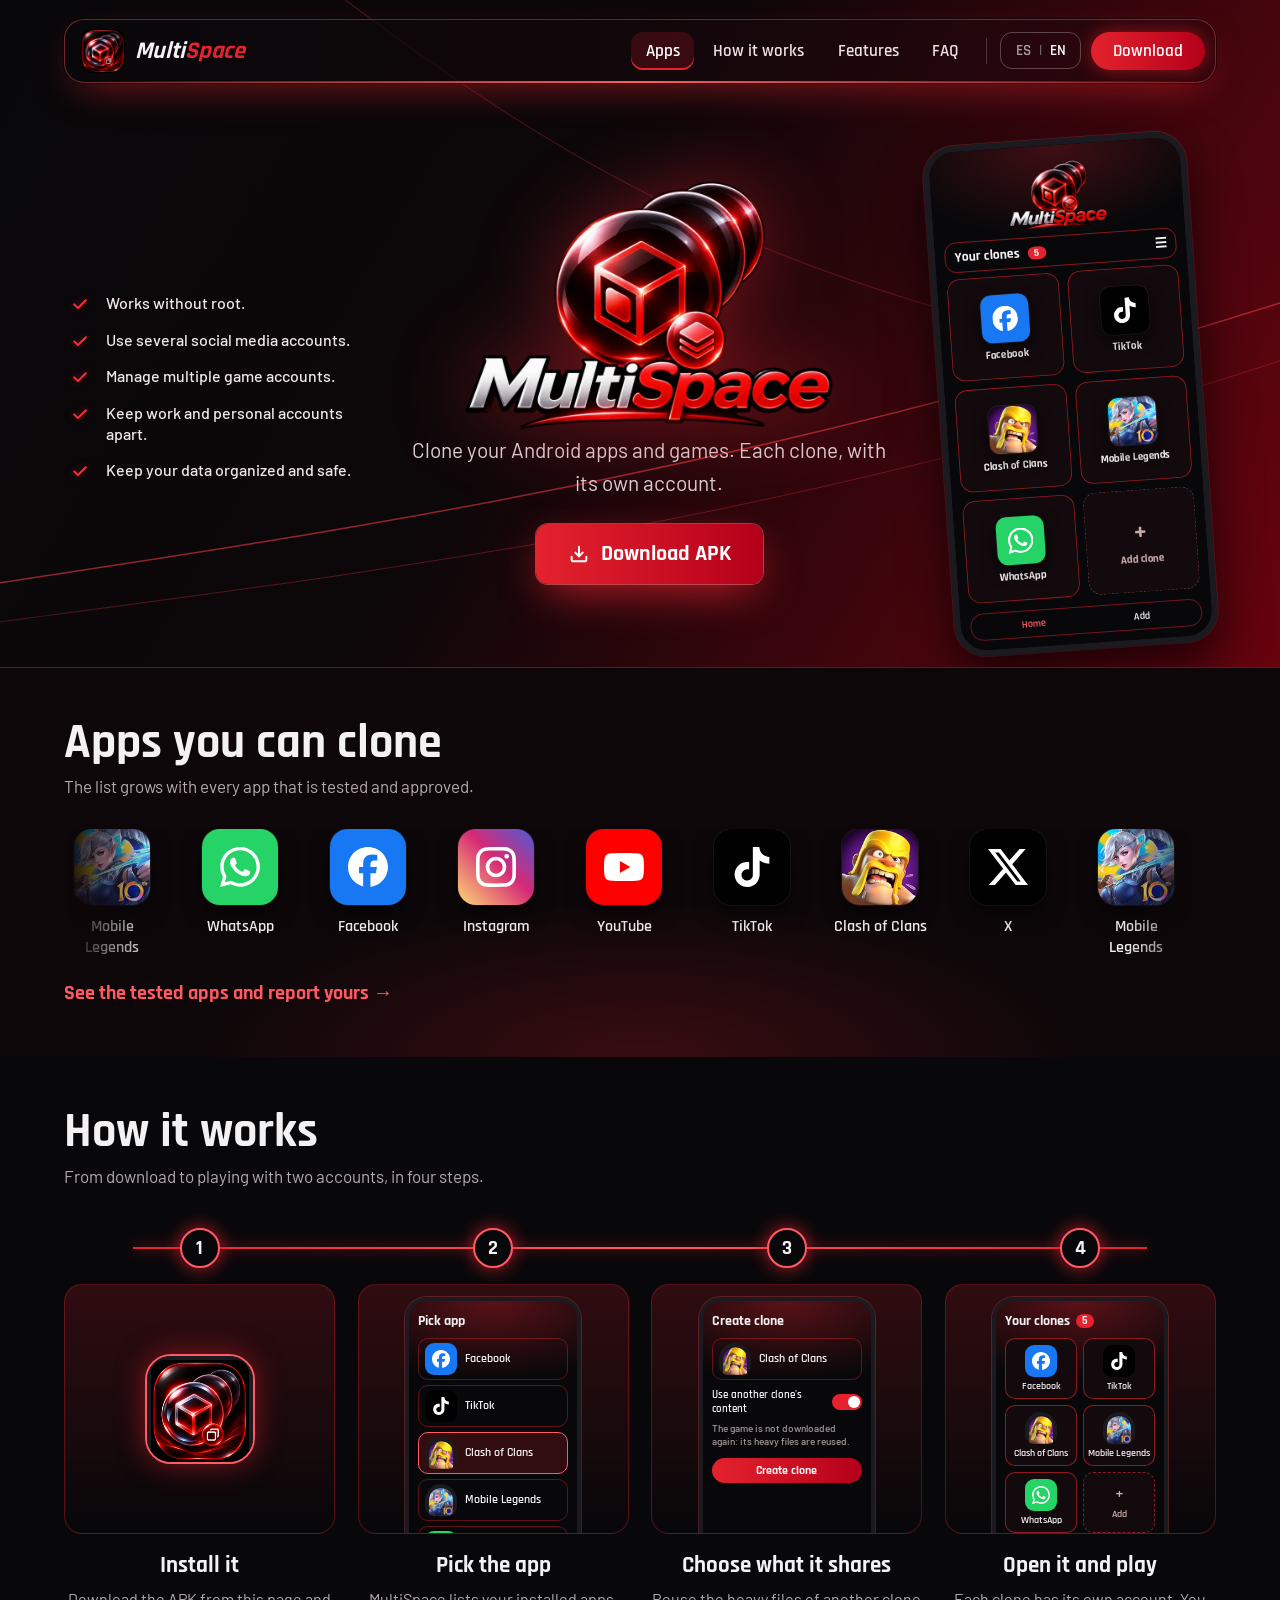
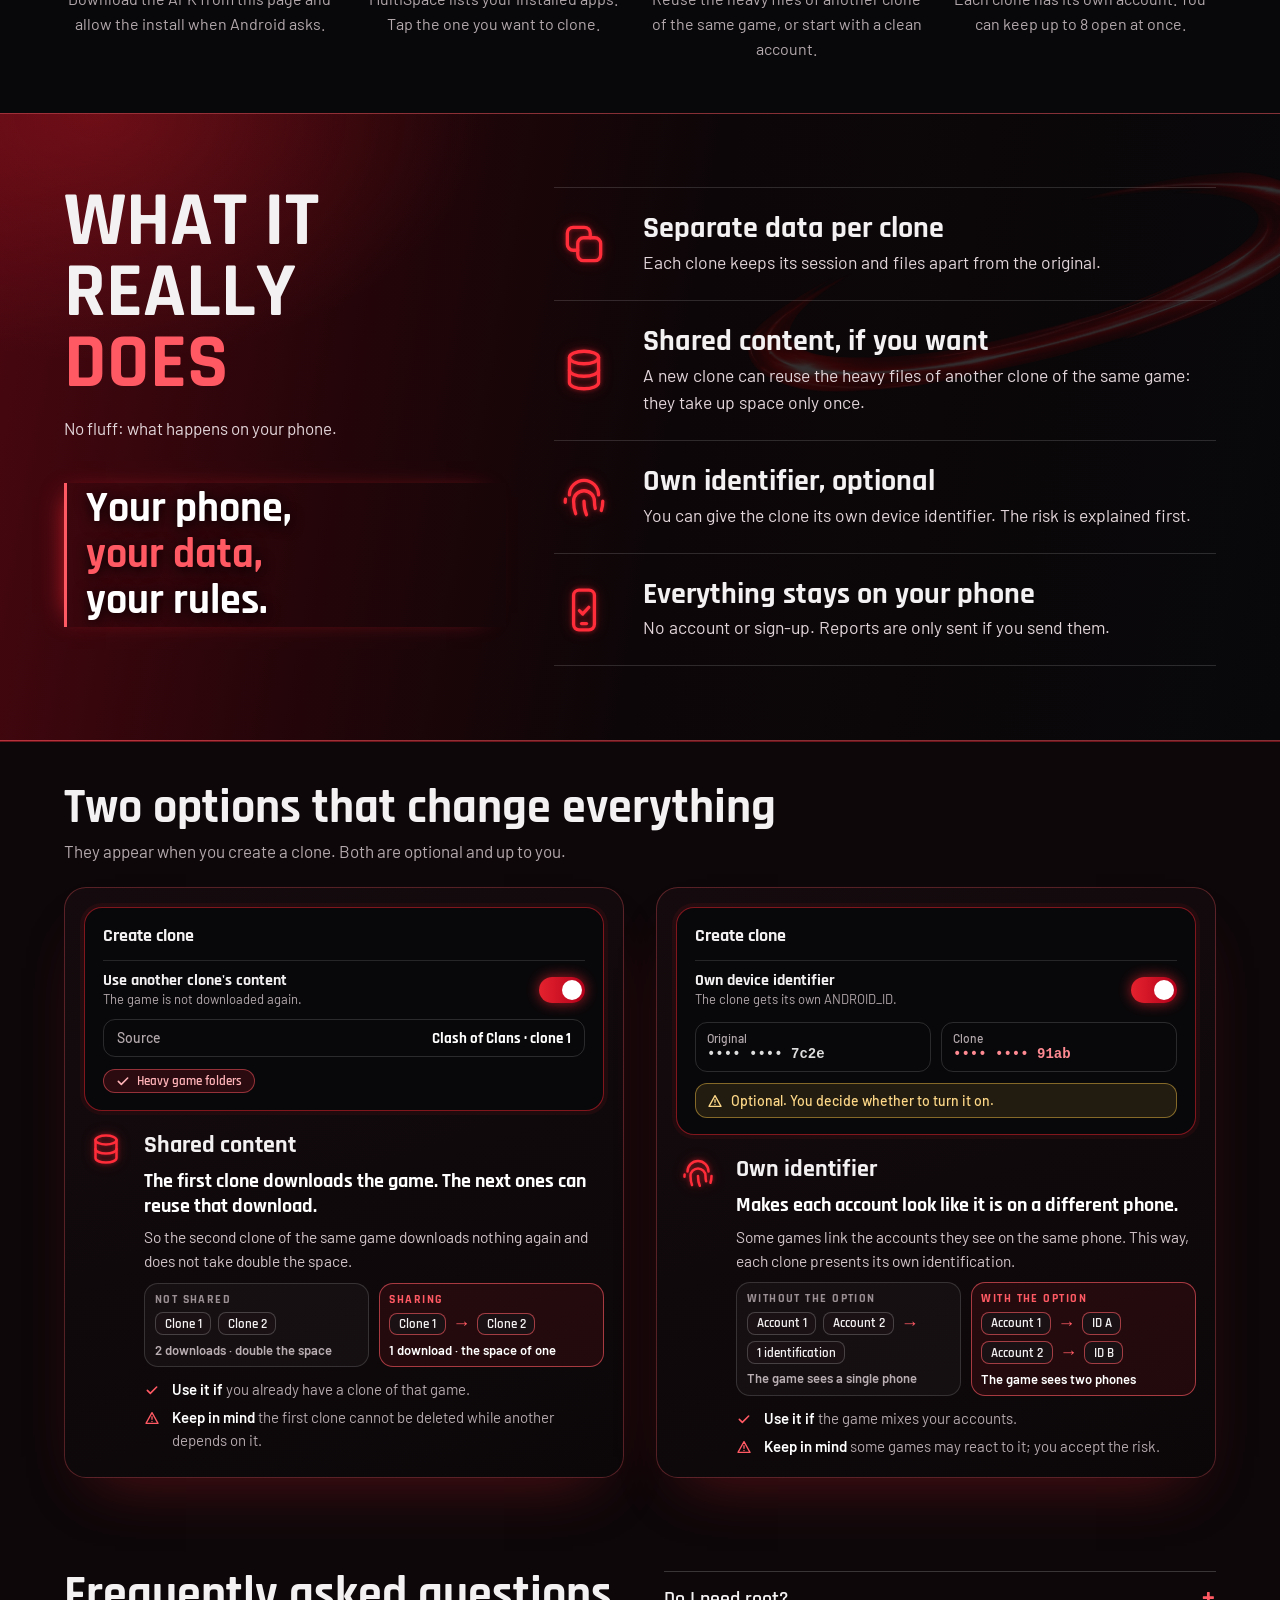
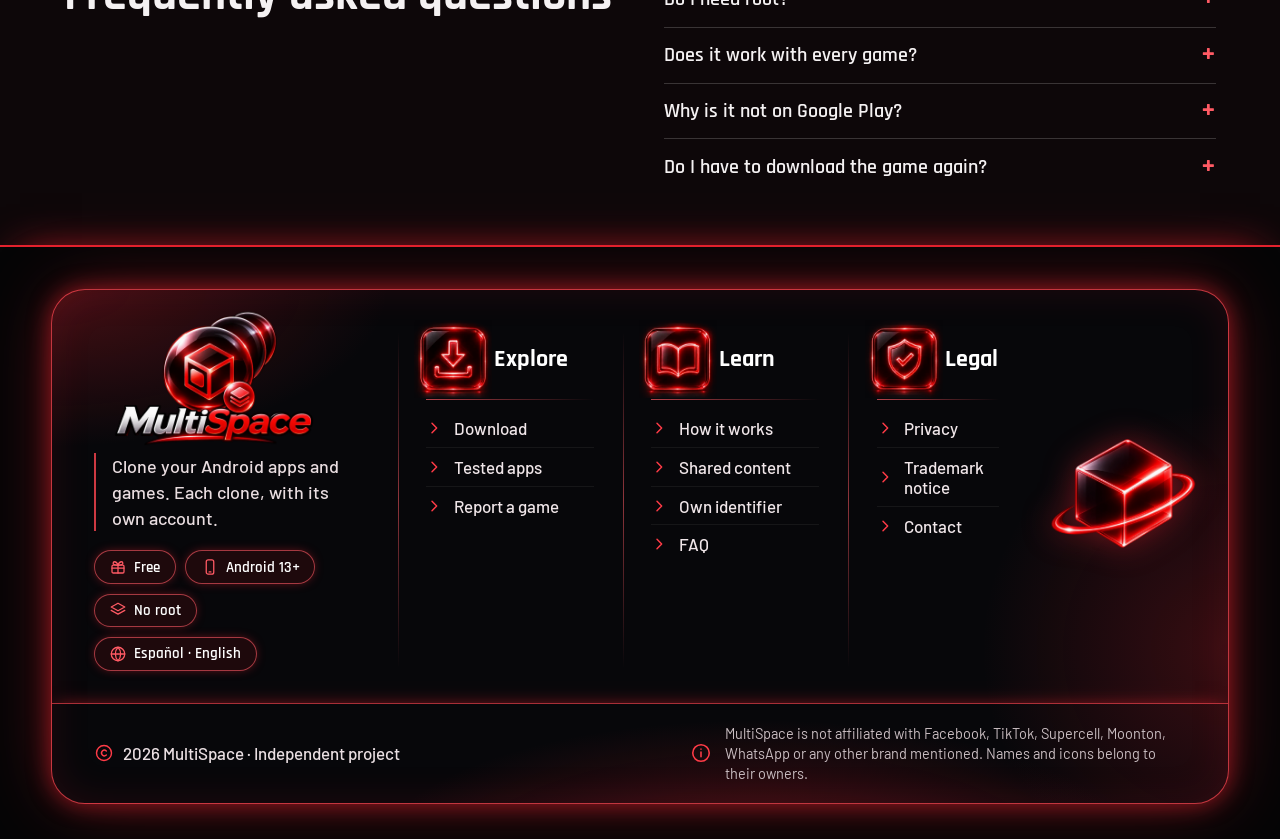
==== en/index.html @ 800775c6 "Publica el sitio de MultiSpace (ES/EN) Portada, apps compatibles, cómo se usa, funciones, preguntas " ====
<!doctype html>
<html lang="en"><head><meta charset="utf-8"><meta name="viewport" content="width=device-width, initial-scale=1">
<title>MultiSpace: clone Android apps and games, each with its own account</title><meta name="description" content="Clone your Android apps and games, no root. Each clone has its own account and can reuse another clone&#x27;s heavy files. Direct APK download.">
<link rel="canonical" href="https://multispace-app.github.io/en/"><link rel="alternate" hreflang="en" href="https://multispace-app.github.io/en/"><link rel="alternate" hreflang="es" href="https://multispace-app.github.io/es/"><link rel="alternate" hreflang="x-default" href="https://multispace-app.github.io/">
<meta name="theme-color" content="#08080a"><link rel="icon" type="image/png" sizes="32x32" href="/assets/img/icon-32.png"><link rel="apple-touch-icon" href="/assets/img/icon-180.png">
<meta property="og:type" content="website"><meta property="og:site_name" content="MultiSpace"><meta property="og:title" content="MultiSpace: clone Android apps and games, each with its own account"><meta property="og:description" content="Clone your Android apps and games, no root. Each clone has its own account and can reuse another clone&#x27;s heavy files. Direct APK download."><meta property="og:url" content="https://multispace-app.github.io/en/"><meta property="og:locale" content="en_US"><meta property="og:image" content="https://multispace-app.github.io/assets/img/og-image.png"><meta property="og:image:width" content="1200"><meta property="og:image:height" content="630"><meta name="twitter:card" content="summary_large_image">
<link rel="preload" href="/assets/fonts/rajdhani-latin-700-normal.woff2" as="font" type="font/woff2" crossorigin><link rel="preload" href="/assets/fonts/barlow-latin-400-normal.woff2" as="font" type="font/woff2" crossorigin>
<link rel="stylesheet" href="/assets/css/site.css"><link rel="stylesheet" href="/assets/css/pages.css"></head>
<body><a class="skip" href="#main">Skip to content</a>
<div class="hero"><header><nav class="nav" aria-label="Main"><a class="lg" href="/en/"><img src="/assets/img/icon-192.png" alt="" width="44" height="44"><span class="wm">Multi<b>Space</b></span></a><div class="r"><a class="sec" href="#apps" data-s="apps">Apps</a><a class="sec" href="#como-se-usa" data-s="como-se-usa">How it works</a><a class="sec" href="#funciones" data-s="funciones">Features</a><a class="sec" href="#preguntas" data-s="preguntas">FAQ</a><span class="sep"></span><span class="lang" role="group" aria-label="Language"><a href="/es/" hreflang="es" lang="es">ES</a><i>|</i><a href="/en/" hreflang="en" lang="en" aria-current="true">EN</a></span><a class="pillb" href="/en/download/">Download</a></div></nav></header><div class="hg"><ul class="hl"><li><svg viewBox="0 0 24 24" width="22" height="22" fill="none" stroke="currentColor" stroke-width="2.4" stroke-linecap="round" stroke-linejoin="round" aria-hidden="true" focusable="false"><path d="M5 12.5l4.5 4.5L19 7.5"/></svg><span>Works without root.</span></li><li><svg viewBox="0 0 24 24" width="22" height="22" fill="none" stroke="currentColor" stroke-width="2.4" stroke-linecap="round" stroke-linejoin="round" aria-hidden="true" focusable="false"><path d="M5 12.5l4.5 4.5L19 7.5"/></svg><span>Use several social media accounts.</span></li><li><svg viewBox="0 0 24 24" width="22" height="22" fill="none" stroke="currentColor" stroke-width="2.4" stroke-linecap="round" stroke-linejoin="round" aria-hidden="true" focusable="false"><path d="M5 12.5l4.5 4.5L19 7.5"/></svg><span>Manage multiple game accounts.</span></li><li><svg viewBox="0 0 24 24" width="22" height="22" fill="none" stroke="currentColor" stroke-width="2.4" stroke-linecap="round" stroke-linejoin="round" aria-hidden="true" focusable="false"><path d="M5 12.5l4.5 4.5L19 7.5"/></svg><span>Keep work and personal accounts apart.</span></li><li><svg viewBox="0 0 24 24" width="22" height="22" fill="none" stroke="currentColor" stroke-width="2.4" stroke-linecap="round" stroke-linejoin="round" aria-hidden="true" focusable="false"><path d="M5 12.5l4.5 4.5L19 7.5"/></svg><span>Keep your data organized and safe.</span></li></ul><div class="hc"><h1><img class="logo" src="/assets/img/logo.webp" alt="MultiSpace: clone Android apps and games" width="1200" height="600" fetchpriority="high"></h1><p class="l">Clone your Android apps and games. Each clone, with its own account.</p><a class="btn" href="/en/download/"><svg viewBox="0 0 24 24" width="22" height="22" fill="none" stroke="currentColor" stroke-width="2.2" stroke-linecap="round" stroke-linejoin="round" aria-hidden="true" focusable="false"><path d="M12 4v10"/><path d="M8 10.5l4 4 4-4"/><path d="M4 15v3a2 2 0 0 0 2 2h12a2 2 0 0 0 2-2v-3"/></svg><span>Download APK</span></a></div><div class="phones" role="img" aria-label="MultiSpace screen with five clones: Facebook, TikTok, Clash of Clans, Mobile Legends and WhatsApp"><div class="ph a" aria-hidden="true"><div class="ui"><img class="ulogo" src="/assets/img/logo.webp" alt="" width="170" height="85" loading="lazy"><div class="bar"><span>Your clones <em>5</em></span><span>☰</span></div><div class="cards"><div class="card"><div class="t fb"><i></i></div>Facebook</div><div class="card"><div class="t tk"><i></i></div>TikTok</div><div class="card"><div class="t pic2"><img src="/assets/img/ic/coc.webp" alt="" width="128" height="128" loading="lazy" decoding="async"></div>Clash of Clans</div><div class="card"><div class="t pic2"><img src="/assets/img/ic/mlbb.webp" alt="" width="128" height="128" loading="lazy" decoding="async"></div>Mobile Legends</div><div class="card"><div class="t wa"><i></i></div>WhatsApp</div><div class="card add"><div class="plus">+</div>Add clone</div></div><div class="tabs"><span class="cur">Home</span><span>Add</span></div></div></div></div></div></div>
<main id="main" tabindex="-1"><section class="apps" id="apps" aria-labelledby="h-apps"><div class="ahead"><h2 class="h2" id="h-apps">Apps you can clone</h2><p class="sub">The list grows with every app that is tested and approved.</p></div><div class="mq"><div class="trk"><div class="it"><div class="t pic2"><img src="/assets/img/ic/mlbb.webp" alt="" width="128" height="128" loading="lazy" decoding="async"></div>Mobile Legends</div><div class="it"><div class="t wa"><i></i></div>WhatsApp</div><div class="it"><div class="t fb"><i></i></div>Facebook</div><div class="it"><div class="t ig"><i></i></div>Instagram</div><div class="it"><div class="t yt"><i></i></div>YouTube</div><div class="it"><div class="t tk"><i></i></div>TikTok</div><div class="it"><div class="t pic2"><img src="/assets/img/ic/coc.webp" alt="" width="128" height="128" loading="lazy" decoding="async"></div>Clash of Clans</div><div class="it"><div class="t xx"><i></i></div>X</div><div class="it" aria-hidden="true"><div class="t pic2"><img src="/assets/img/ic/mlbb.webp" alt="" width="128" height="128" loading="lazy" decoding="async"></div>Mobile Legends</div><div class="it" aria-hidden="true"><div class="t wa"><i></i></div>WhatsApp</div><div class="it" aria-hidden="true"><div class="t fb"><i></i></div>Facebook</div><div class="it" aria-hidden="true"><div class="t ig"><i></i></div>Instagram</div><div class="it" aria-hidden="true"><div class="t yt"><i></i></div>YouTube</div><div class="it" aria-hidden="true"><div class="t tk"><i></i></div>TikTok</div><div class="it" aria-hidden="true"><div class="t pic2"><img src="/assets/img/ic/coc.webp" alt="" width="128" height="128" loading="lazy" decoding="async"></div>Clash of Clans</div><div class="it" aria-hidden="true"><div class="t xx"><i></i></div>X</div></div></div><a class="more" href="/en/games/">See the tested apps and report yours →</a></section><section class="steps" id="como-se-usa" aria-labelledby="h-how"><h2 class="h2" id="h-how">How it works</h2><p class="sub">From download to playing with two accounts, in four steps.</p><ol class="flow"><li class="stp"><div class="dot" aria-hidden="true">1</div><div class="pic"><div class="apk"><img src="/assets/img/icon-192.png" alt="" width="110" height="110" loading="lazy"></div></div><h3>Install it</h3><p>Download the APK from this page and allow the install when Android asks.</p></li><li class="stp"><div class="dot" aria-hidden="true">2</div><div class="pic"><div class="mini" aria-hidden="true"><div class="mh">Pick app</div><div class="mrow"><div class="t fb"><i></i></div><span>Facebook</span></div><div class="mrow"><div class="t tk"><i></i></div><span>TikTok</span></div><div class="mrow sel"><div class="t pic2"><img src="/assets/img/ic/coc.webp" alt="" width="128" height="128" loading="lazy" decoding="async"></div><span>Clash of Clans</span></div><div class="mrow"><div class="t pic2"><img src="/assets/img/ic/mlbb.webp" alt="" width="128" height="128" loading="lazy" decoding="async"></div><span>Mobile Legends</span></div><div class="mrow"><div class="t wa"><i></i></div><span>WhatsApp</span></div></div></div><h3>Pick the app</h3><p>MultiSpace lists your installed apps. Tap the one you want to clone.</p></li><li class="stp"><div class="dot" aria-hidden="true">3</div><div class="pic"><div class="mini" aria-hidden="true"><div class="mh">Create clone</div><div class="mrow"><div class="t pic2"><img src="/assets/img/ic/coc.webp" alt="" width="128" height="128" loading="lazy" decoding="async"></div><span>Clash of Clans</span></div><div class="mtog"><span>Use another clone's content</span><b></b></div><div class="mnote">The game is not downloaded again: its heavy files are reused.</div><div class="mbtn">Create clone</div></div></div><h3>Choose what it shares</h3><p>Reuse the heavy files of another clone of the same game, or start with a clean account.</p></li><li class="stp"><div class="dot" aria-hidden="true">4</div><div class="pic"><div class="mini" aria-hidden="true"><div class="mh">Your clones <em>5</em></div><div class="mgrid"><div class="mc"><div class="t fb"><i></i></div><span>Facebook</span></div><div class="mc"><div class="t tk"><i></i></div><span>TikTok</span></div><div class="mc"><div class="t pic2"><img src="/assets/img/ic/coc.webp" alt="" width="128" height="128" loading="lazy" decoding="async"></div><span>Clash of Clans</span></div><div class="mc"><div class="t pic2"><img src="/assets/img/ic/mlbb.webp" alt="" width="128" height="128" loading="lazy" decoding="async"></div><span>Mobile Legends</span></div><div class="mc"><div class="t wa"><i></i></div><span>WhatsApp</span></div><div class="mc add">+<span>Add</span></div></div></div></div><h3>Open it and play</h3><p>Each clone has its own account. You can keep up to 8 open at once.</p></li></ol></section><section class="real" id="funciones" aria-labelledby="h-real"><div class="rg"><div><h2 class="h2" id="h-real">What it really<br><em>does</em></h2><p class="sub rsub">No fluff: what happens on your phone.</p><div class="rside"><p>Your phone,<br><b>your data,</b><br>your rules.</p></div></div><dl class="defs"><div><b class="ic"><svg viewBox="0 0 24 24" width="26" height="26" fill="none" stroke="currentColor" stroke-width="1.8" stroke-linecap="round" stroke-linejoin="round" aria-hidden="true" focusable="false"><rect x="9" y="9" width="11" height="11" rx="2.8"/><path d="M15 9V6.8A2.8 2.8 0 0 0 12.2 4H6.8A2.8 2.8 0 0 0 4 6.8v5.4A2.8 2.8 0 0 0 6.8 15H9"/></svg></b><dt>Separate data per clone</dt><dd>Each clone keeps its session and files apart from the original.</dd></div><div><b class="ic"><svg viewBox="0 0 24 24" width="26" height="26" fill="none" stroke="currentColor" stroke-width="1.8" stroke-linecap="round" stroke-linejoin="round" aria-hidden="true" focusable="false"><ellipse cx="12" cy="6" rx="7" ry="3"/><path d="M5 6v6c0 1.7 3.1 3 7 3s7-1.3 7-3V6"/><path d="M5 12v6c0 1.7 3.1 3 7 3s7-1.3 7-3v-6"/></svg></b><dt>Shared content, if you want</dt><dd>A new clone can reuse the heavy files of another clone of the same game: they take up space only once.</dd></div><div><b class="ic"><svg viewBox="0 0 24 24" width="26" height="26" fill="none" stroke="currentColor" stroke-width="1.8" stroke-linecap="round" stroke-linejoin="round" aria-hidden="true" focusable="false"><path d="M5 11a7 7 0 0 1 14 0"/><path d="M8 20c-.8-2-1-4-1-6a5 5 0 0 1 10 0c0 1.2.1 2.4.4 3.5"/><path d="M12 14c0 2.5.3 4.5 1.2 6.5"/><path d="M3 14.5c0-.5 0-1 .1-1.5"/><path d="M21 14c0 1.5-.2 3-.7 4.5"/></svg></b><dt>Own identifier, optional</dt><dd>You can give the clone its own device identifier. The risk is explained first.</dd></div><div><b class="ic"><svg viewBox="0 0 24 24" width="26" height="26" fill="none" stroke="currentColor" stroke-width="1.8" stroke-linecap="round" stroke-linejoin="round" aria-hidden="true" focusable="false"><rect x="7" y="2.5" width="10" height="19" rx="2.6"/><path d="M9.8 12.3l1.6 1.6 2.9-3.2"/><path d="M10.8 18.5h2.4"/></svg></b><dt>Everything stays on your phone</dt><dd>No account or sign-up. Reports are only sent if you send them.</dd></div></dl></div></section><section class="keys" aria-labelledby="h-keys"><div class="kh"><h2 class="h2" id="h-keys">Two options that change everything</h2><p class="sub">They appear when you create a clone. Both are optional and up to you.</p></div><div class="kg"><article class="kc" id="contenido-compartido"><div class="panel" aria-hidden="true"><div class="ph1">Create clone</div><div class="sw"><div><b>Use another clone's content</b><small>The game is not downloaded again.</small></div><i class="on"></i></div><div class="src"><span>Source</span><b>Clash of Clans · clone 1</b></div><div class="chips"><span><svg viewBox="0 0 24 24" width="16" height="16" fill="none" stroke="currentColor" stroke-width="2.4" stroke-linecap="round" stroke-linejoin="round" aria-hidden="true" focusable="false"><path d="M5 12.5l4.5 4.5L19 7.5"/></svg> Heavy game folders</span></div></div><div class="kt"><div class="ico"><svg viewBox="0 0 24 24" width="26" height="26" fill="none" stroke="currentColor" stroke-width="1.8" stroke-linecap="round" stroke-linejoin="round" aria-hidden="true" focusable="false"><ellipse cx="12" cy="6" rx="7" ry="3"/><path d="M5 6v6c0 1.7 3.1 3 7 3s7-1.3 7-3V6"/><path d="M5 12v6c0 1.7 3.1 3 7 3s7-1.3 7-3v-6"/></svg></div><div><h3>Shared content</h3><p class="lead">The first clone downloads the game. The next ones can reuse that download.</p><p class="ex">So the second clone of the same game downloads nothing again and does not take double the space.</p><div class="dia"><div class="dr bad"><em>Not shared</em><div class="nd"><span>Clone 1</span><span>Clone 2</span></div><b>2 downloads · double the space</b></div><div class="dr good"><em>Sharing</em><div class="nd"><span>Clone 1</span><span class="arr">→</span><span>Clone 2</span></div><b>1 download · the space of one</b></div></div><ul><li><svg viewBox="0 0 24 24" width="16" height="16" fill="none" stroke="currentColor" stroke-width="2.4" stroke-linecap="round" stroke-linejoin="round" aria-hidden="true" focusable="false"><path d="M5 12.5l4.5 4.5L19 7.5"/></svg><span><b>Use it if</b> you already have a clone of that game.</span></li><li><svg viewBox="0 0 24 24" width="16" height="16" fill="none" stroke="currentColor" stroke-width="2" stroke-linecap="round" stroke-linejoin="round" aria-hidden="true" focusable="false"><path d="M12 4l9 16H3z"/><path d="M12 10v4M12 17.2v.1"/></svg><span><b>Keep in mind</b> the first clone cannot be deleted while another depends on it.</span></li></ul></div></div></article><article class="kc" id="identificador-propio"><div class="panel" aria-hidden="true"><div class="ph1">Create clone</div><div class="sw"><div><b>Own device identifier</b><small>The clone gets its own ANDROID_ID.</small></div><i class="on"></i></div><div class="ids"><div><span>Original</span><code>•••• •••• 7c2e</code></div><div><span>Clone</span><code class="new">•••• •••• 91ab</code></div></div><div class="amber"><svg viewBox="0 0 24 24" width="16" height="16" fill="none" stroke="currentColor" stroke-width="2" stroke-linecap="round" stroke-linejoin="round" aria-hidden="true" focusable="false"><path d="M12 4l9 16H3z"/><path d="M12 10v4M12 17.2v.1"/></svg><span>Optional. You decide whether to turn it on.</span></div></div><div class="kt"><div class="ico"><svg viewBox="0 0 24 24" width="26" height="26" fill="none" stroke="currentColor" stroke-width="1.8" stroke-linecap="round" stroke-linejoin="round" aria-hidden="true" focusable="false"><path d="M5 11a7 7 0 0 1 14 0"/><path d="M8 20c-.8-2-1-4-1-6a5 5 0 0 1 10 0c0 1.2.1 2.4.4 3.5"/><path d="M12 14c0 2.5.3 4.5 1.2 6.5"/><path d="M3 14.5c0-.5 0-1 .1-1.5"/><path d="M21 14c0 1.5-.2 3-.7 4.5"/></svg></div><div><h3>Own identifier</h3><p class="lead">Makes each account look like it is on a different phone.</p><p class="ex">Some games link the accounts they see on the same phone. This way, each clone presents its own identification.</p><div class="dia"><div class="dr bad"><em>Without the option</em><div class="nd"><span>Account 1</span><span>Account 2</span><span class="arr">→</span><span>1 identification</span></div><b>The game sees a single phone</b></div><div class="dr good"><em>With the option</em><div class="nd"><span>Account 1</span><span class="arr">→</span><span>ID A</span><span>Account 2</span><span class="arr">→</span><span>ID B</span></div><b>The game sees two phones</b></div></div><ul><li><svg viewBox="0 0 24 24" width="16" height="16" fill="none" stroke="currentColor" stroke-width="2.4" stroke-linecap="round" stroke-linejoin="round" aria-hidden="true" focusable="false"><path d="M5 12.5l4.5 4.5L19 7.5"/></svg><span><b>Use it if</b> the game mixes your accounts.</span></li><li><svg viewBox="0 0 24 24" width="16" height="16" fill="none" stroke="currentColor" stroke-width="2" stroke-linecap="round" stroke-linejoin="round" aria-hidden="true" focusable="false"><path d="M12 4l9 16H3z"/><path d="M12 10v4M12 17.2v.1"/></svg><span><b>Keep in mind</b> some games may react to it; you accept the risk.</span></li></ul></div></div></article></div></section><section class="faq" id="preguntas" aria-labelledby="h-faq"><div class="fg"><div><h2 class="h2" id="h-faq">Frequently asked questions</h2></div><div><details><summary>Do I need root?</summary><p>No.</p></details><details><summary>Does it work with every game?</summary><p>No. Some games reject clones. See the tested apps in the list.</p></details><details><summary>Why is it not on Google Play?</summary><p>You download it straight from this page; compare the SHA-256 fingerprint.</p></details><details><summary>Do I have to download the game again?</summary><p>The first clone does download everything. The next ones of the same game can reuse that download.</p></details></div></div></section></main>
<footer class="ft2"><div class="fcap"><div class="fmain"><div class="fbr"><img src="/assets/img/logo.webp" alt="MultiSpace" width="280" height="140" loading="lazy"><p>Clone your Android apps and games. Each clone, with its own account.</p><div class="fchip"><span><svg viewBox="0 0 24 24" width="18" height="18" fill="none" stroke="currentColor" stroke-width="1.7" stroke-linecap="round" stroke-linejoin="round" aria-hidden="true" focusable="false"><rect x="4" y="9.5" width="16" height="10.5" rx="1.6"/><path d="M4 13.5h16"/><path d="M12 9.5v10.5"/><path d="M12 9.5c-1-3-3-4.5-4.5-4.5A2 2 0 0 0 5.5 7c0 1.6 2 2.5 6.5 2.5z"/><path d="M12 9.5c1-3 3-4.5 4.5-4.5A2 2 0 0 1 18.5 7c0 1.6-2 2.5-6.5 2.5z"/></svg> Free</span><span><svg viewBox="0 0 24 24" width="18" height="18" fill="none" stroke="currentColor" stroke-width="1.7" stroke-linecap="round" stroke-linejoin="round" aria-hidden="true" focusable="false"><rect x="7" y="2.5" width="10" height="19" rx="2.6"/><path d="M10.8 18.5h2.4"/></svg> Android 13+</span><span><svg viewBox="0 0 24 24" width="18" height="18" fill="none" stroke="currentColor" stroke-width="1.7" stroke-linecap="round" stroke-linejoin="round" aria-hidden="true" focusable="false"><path d="M12 3l9 5-9 5-9-5z"/><path d="M3 12.5l9 5 9-5"/></svg> No root</span><span><svg viewBox="0 0 24 24" width="18" height="18" fill="none" stroke="currentColor" stroke-width="1.7" stroke-linecap="round" stroke-linejoin="round" aria-hidden="true" focusable="false"><circle cx="12" cy="12" r="9"/><path d="M3 12h18"/><path d="M12 3c2.5 2.5 3.5 5.5 3.5 9s-1 6.5-3.5 9c-2.5-2.5-3.5-5.5-3.5-9s1-6.5 3.5-9z"/></svg> Español · English</span></div></div><div class="fc"><div class="fh"><span class="fi"><img src="/assets/img/ic-download.webp" alt="" width="200" height="200" loading="lazy"></span><h2>Explore</h2></div><a href="/en/download/"><svg class="chv" viewBox="0 0 24 24" width="16" height="16" fill="none" stroke="currentColor" stroke-width="2.2" stroke-linecap="round" stroke-linejoin="round" aria-hidden="true" focusable="false"><path d="M9 5l7 7-7 7"/></svg><span>Download</span></a><a href="/en/games/"><svg class="chv" viewBox="0 0 24 24" width="16" height="16" fill="none" stroke="currentColor" stroke-width="2.2" stroke-linecap="round" stroke-linejoin="round" aria-hidden="true" focusable="false"><path d="M9 5l7 7-7 7"/></svg><span>Tested apps</span></a><a href="/en/report/"><svg class="chv" viewBox="0 0 24 24" width="16" height="16" fill="none" stroke="currentColor" stroke-width="2.2" stroke-linecap="round" stroke-linejoin="round" aria-hidden="true" focusable="false"><path d="M9 5l7 7-7 7"/></svg><span>Report a game</span></a></div><div class="fc"><div class="fh"><span class="fi"><img src="/assets/img/ic-book.webp" alt="" width="200" height="200" loading="lazy"></span><h2>Learn</h2></div><a href="/en/#como-se-usa"><svg class="chv" viewBox="0 0 24 24" width="16" height="16" fill="none" stroke="currentColor" stroke-width="2.2" stroke-linecap="round" stroke-linejoin="round" aria-hidden="true" focusable="false"><path d="M9 5l7 7-7 7"/></svg><span>How it works</span></a><a href="/en/#contenido-compartido"><svg class="chv" viewBox="0 0 24 24" width="16" height="16" fill="none" stroke="currentColor" stroke-width="2.2" stroke-linecap="round" stroke-linejoin="round" aria-hidden="true" focusable="false"><path d="M9 5l7 7-7 7"/></svg><span>Shared content</span></a><a href="/en/#identificador-propio"><svg class="chv" viewBox="0 0 24 24" width="16" height="16" fill="none" stroke="currentColor" stroke-width="2.2" stroke-linecap="round" stroke-linejoin="round" aria-hidden="true" focusable="false"><path d="M9 5l7 7-7 7"/></svg><span>Own identifier</span></a><a href="/en/#preguntas"><svg class="chv" viewBox="0 0 24 24" width="16" height="16" fill="none" stroke="currentColor" stroke-width="2.2" stroke-linecap="round" stroke-linejoin="round" aria-hidden="true" focusable="false"><path d="M9 5l7 7-7 7"/></svg><span>FAQ</span></a></div><div class="fc"><div class="fh"><span class="fi"><img src="/assets/img/ic-shield.webp" alt="" width="200" height="200" loading="lazy"></span><h2>Legal</h2></div><a href="/en/privacy/"><svg class="chv" viewBox="0 0 24 24" width="16" height="16" fill="none" stroke="currentColor" stroke-width="2.2" stroke-linecap="round" stroke-linejoin="round" aria-hidden="true" focusable="false"><path d="M9 5l7 7-7 7"/></svg><span>Privacy</span></a><a href="#aviso"><svg class="chv" viewBox="0 0 24 24" width="16" height="16" fill="none" stroke="currentColor" stroke-width="2.2" stroke-linecap="round" stroke-linejoin="round" aria-hidden="true" focusable="false"><path d="M9 5l7 7-7 7"/></svg><span>Trademark notice</span></a><a href="mailto:rickyespinaldelacruz@gmail.com"><svg class="chv" viewBox="0 0 24 24" width="16" height="16" fill="none" stroke="currentColor" stroke-width="2.2" stroke-linecap="round" stroke-linejoin="round" aria-hidden="true" focusable="false"><path d="M9 5l7 7-7 7"/></svg><span>Contact</span></a></div><div class="fcube" aria-hidden="true"><img src="/assets/img/cube-ring.webp" alt="" width="160" height="146" loading="lazy"></div></div><div class="fend"><span class="cc"><svg viewBox="0 0 24 24" width="20" height="20" fill="none" stroke="currentColor" stroke-width="1.7" stroke-linecap="round" stroke-linejoin="round" aria-hidden="true" focusable="false"><circle cx="12" cy="12" r="9"/><path d="M14.8 9.5a3.4 3.4 0 1 0 0 5"/></svg><span>2026 MultiSpace · Independent project</span></span><p class="nf" id="aviso"><svg viewBox="0 0 24 24" width="22" height="22" fill="none" stroke="currentColor" stroke-width="1.7" stroke-linecap="round" stroke-linejoin="round" aria-hidden="true" focusable="false"><circle cx="12" cy="12" r="9"/><path d="M12 11v5"/><path d="M12 7.8v.1"/></svg><span>MultiSpace is not affiliated with Facebook, TikTok, Supercell, Moonton, WhatsApp or any other brand mentioned. Names and icons belong to their owners.</span></p></div></div></footer>
<script src="/assets/js/site.js" defer></script></body></html>
---- assets/css/site.css ----
/* MultiSpace — hoja de estilos (negro y rojo; Rajdhani + Barlow, OFL) */
@font-face{font-family:Rajdhani;font-weight:500;font-display:swap;src:url(/assets/fonts/rajdhani-latin-500-normal.woff2) format("woff2")}
@font-face{font-family:Rajdhani;font-weight:600;font-display:swap;src:url(/assets/fonts/rajdhani-latin-600-normal.woff2) format("woff2")}
@font-face{font-family:Rajdhani;font-weight:700;font-display:swap;src:url(/assets/fonts/rajdhani-latin-700-normal.woff2) format("woff2")}
@font-face{font-family:Barlow;font-weight:400;font-display:swap;src:url(/assets/fonts/barlow-latin-400-normal.woff2) format("woff2")}
@font-face{font-family:Barlow;font-weight:500;font-display:swap;src:url(/assets/fonts/barlow-latin-500-normal.woff2) format("woff2")}
@font-face{font-family:Barlow;font-weight:600;font-display:swap;src:url(/assets/fonts/barlow-latin-600-normal.woff2) format("woff2")}

*{box-sizing:border-box}
:root{--red:#e5222e;--red2:#a8000f;--hi:#ff5a64;--ink:#f4f1f2;--mut:#b4a9ad}
body{margin:0;background:#08080a;color:var(--ink);font:400 17px/1.55 Barlow,system-ui,sans-serif}
h1,h2,h3,dt{font-family:Rajdhani,sans-serif;font-weight:700;margin:0}
.note{background:#e5222e;color:#fff;font:600 16px/1.4 Rajdhani;padding:.7rem 5vw}
.note b{font-weight:700}
.page{background:#08080a}
/* cabecera + portada */
.hero{position:relative;overflow:hidden;padding:1.2rem 5vw 0;background:linear-gradient(120deg,#08080a 0%,#0d0709 45%,#4a050d 80%,#8c000d 125%)}
.nav{display:flex;justify-content:space-between;align-items:center}
.lg{display:flex;align-items:center;gap:.6rem}.lg img{width:44px;border-radius:11px}
.nav .r{display:flex;gap:1.6rem;align-items:center;font:600 18px Rajdhani}
.pillb{background:#ffc84a;color:#111;padding:.5rem 1.4rem;border-radius:999px}
.hg{display:grid;grid-template-columns:1fr 1fr;gap:1rem;align-items:center;padding:1.5rem 0 0}
.logo{width:min(100%,470px);display:block;margin-left:-20px}
.hero p.l{font-size:1.3rem;color:#ddd0d4;max-width:30ch;margin:.2rem 0 1.6rem}
.btn{display:inline-flex;align-items:center;gap:.7rem;background:linear-gradient(90deg,#e5222e,#b4001a);color:#fff;font:700 22px Rajdhani;padding:1rem 2rem;border-radius:12px}
.btn.g{background:transparent;border:2px solid rgba(255,255,255,.45)}
.facts{margin:1.5rem 0 2.4rem;font:500 16px Barlow;color:var(--mut)}
.facts b{color:#fff;font-weight:600}
.phones{position:relative;height:520px}
.ph{position:absolute;width:250px;border:7px solid #1b1b1f;border-radius:34px;overflow:hidden;background:#000;box-shadow:0 30px 60px rgba(0,0,0,.65),0 0 0 1px rgba(255,90,100,.25)}
.ph img{display:block;width:100%}
.ph.a{left:6%;top:30px;transform:rotate(-6deg);z-index:2}.ph.b{left:42%;top:60px;transform:rotate(7deg);width:240px}
/* iconos */
.t{position:relative;width:76px;height:76px;border-radius:18px;display:grid;place-items:center;flex:none;box-shadow:0 8px 20px rgba(0,0,0,.5),0 0 0 1px rgba(255,255,255,.08)}
.t i{width:40px;height:40px;background:#fff;display:block;-webkit-mask:var(--m) center/contain no-repeat;mask:var(--m) center/contain no-repeat}
.wa{background:#25d366;--m:url(/assets/img/ic/whatsapp.svg)}.fb{background:#1877f2;--m:url(/assets/img/ic/facebook.svg)}
.ig{background:linear-gradient(45deg,#feda75,#d62976 55%,#4f5bd5);--m:url(/assets/img/ic/instagram.svg)}
.yt{background:#f00;--m:url(/assets/img/ic/youtube.svg)}.tk{background:#010101;--m:url(/assets/img/ic/tiktok.svg)}.xx{background:#000;--m:url(/assets/img/ic/x.svg)}
.coc{background:#1a1316;border:2px dashed #7a6a6e;color:#bbb;font:700 14px/1.1 Rajdhani;text-align:center}
.ml{background:#1a1a22;color:#fff;font:700 24px Rajdhani}
section{padding:3.2rem 5vw}
.h2{font:700 clamp(2rem,4vw,3rem)/1 Rajdhani;margin:0 0 .4rem}
.sub{color:var(--mut);max-width:60ch;margin:0}
/* carrusel */
.apps{background:#0d0709;border-top:1px solid rgba(229,34,46,.45);position:relative}
.apps::before{content:"";position:absolute;inset:0;background:radial-gradient(40rem 14rem at 50% 100%,rgba(229,34,46,.2),transparent 70%);pointer-events:none}
.mq{overflow:hidden;margin-top:1.8rem;position:relative;-webkit-mask:linear-gradient(90deg,transparent,#000 8%,#000 92%,transparent);mask:linear-gradient(90deg,transparent,#000 8%,#000 92%,transparent)}
.trk{display:flex;gap:2rem;width:max-content;animation:mq 30s linear infinite}
.it{display:flex;flex-direction:column;align-items:center;gap:.4rem;font:600 16px Rajdhani;width:96px;text-align:center}
.it small{font:500 12px Barlow;color:#8d8185;margin-top:-.3rem}.it small.ok{color:#ff8a92;font-weight:600}
@keyframes mq{to{transform:translateX(-50%)}}
@media(prefers-reduced-motion:reduce){.trk{animation:none}}
.more{display:inline-block;margin-top:1.4rem;color:var(--hi);font:700 20px Rajdhani;position:relative}
/* pasos */
.steps{background:#08080a}
.sg{display:grid;grid-template-columns:repeat(3,1fr);gap:2rem;margin-top:1.8rem}
.sg>div{display:grid;grid-template-columns:1fr 130px;gap:1rem;align-items:end;border-top:2px solid var(--red);padding-top:1rem}
.n{font:700 3rem/1 Rajdhani;color:var(--red)}
.sg h3{font-size:1.5rem;margin:.1rem 0 .3rem}.sg p{margin:0;color:var(--mut)}
.sg img{width:130px;border-radius:18px;border:4px solid #1b1b1f;box-shadow:0 0 0 1px rgba(255,90,100,.25)}
/* qué hace de verdad: bloque destacado */
.real{position:relative;overflow:hidden;background:linear-gradient(135deg,#1a0508 0%,#3a050c 50%,#8c000d 130%);border-top:1px solid rgba(255,90,100,.5);border-bottom:1px solid rgba(255,90,100,.5);padding:4.2rem 5vw}
.real::after{content:"";position:absolute;right:-8%;top:-30%;width:46%;aspect-ratio:1;background:url(/assets/img/ring.webp) center/contain no-repeat;opacity:.22;pointer-events:none}
.rg{position:relative;z-index:1;display:grid;grid-template-columns:.8fr 1.2fr;gap:3rem}
.real .h2{font-size:clamp(2.6rem,6vw,5rem);line-height:.92;text-transform:uppercase}
.real .h2 em{font-style:normal;color:var(--hi)}
.defs{margin:0}.defs>div{display:grid;grid-template-columns:3.4rem 1fr;gap:0 1rem;border-top:1px solid rgba(255,255,255,.22);padding:1rem 0}
.defs b{font:700 2.4rem/1 Rajdhani;color:var(--hi);grid-row:span 2}
.defs dt{font-size:1.6rem}.defs dd{margin:0;color:#e3d6da}
/* preguntas + cierre */
.faq{background:#0d0709}
.fg{display:grid;grid-template-columns:1fr 1fr;gap:3rem}
details{border-top:1px solid rgba(255,255,255,.18);padding:.9rem 0}summary{font:600 1.25rem Rajdhani;cursor:pointer}
details p{margin:.5rem 0 0;color:var(--mut)}
.cta{text-align:center;background:linear-gradient(120deg,#08080a,#5c0610 70%,#a8000f 130%);padding:3.2rem 5vw}
.cta .h2{font-size:clamp(2rem,4vw,3.2rem)}
.cta p{color:#ddd0d4}
footer{background:#050506;color:#9a8f93;padding:1.6rem 5vw;display:flex;justify-content:space-between;flex-wrap:wrap;gap:1rem;font-size:15px}
@media(max-width:850px){.hg,.rg,.fg,.sg{grid-template-columns:1fr}.phones{height:420px}.sg>div{grid-template-columns:1fr 110px}}

.hero{padding-bottom:0}
.hero::before{content:"";position:absolute;inset:0;pointer-events:none;background:url("data:image/svg+xml,%3Csvg xmlns='http://www.w3.org/2000/svg' viewBox='0 0 1200 700' preserveAspectRatio='none'%3E%3Cpath d='M-50 620 C 300 560 700 500 1250 300' fill='none' stroke='%23ff3b47' stroke-opacity='.55' stroke-width='1.6'/%3E%3Cpath d='M-50 660 C 350 600 750 550 1250 360' fill='none' stroke='%23ff3b47' stroke-opacity='.3' stroke-width='1'/%3E%3Cpath d='M300 -20 C 500 150 650 250 900 330' fill='none' stroke='%23ff3b47' stroke-opacity='.25' stroke-width='1.2'/%3E%3C/svg%3E") center/cover no-repeat}
.hg{position:relative;z-index:1;grid-template-columns:.9fr 1.1fr}
.logo{width:min(100%,520px);filter:drop-shadow(0 0 40px rgba(229,34,46,.45))}
.btn{box-shadow:0 0 0 1px rgba(255,120,128,.5),0 14px 44px -10px rgba(229,34,46,.9)}
.phones{height:640px}
.ph{width:290px;height:600px;border:8px solid #1b1b1f;border-radius:40px;background:#08080a}
.ph.a{left:40%;top:20px;transform:rotate(-5deg);z-index:2}
.ph.b{left:4%;top:60px;transform:rotate(6deg);width:270px;height:540px;z-index:1;background:linear-gradient(160deg,#10243a,#0a0f1a 60%,#1b0a10)}
.game{position:absolute;inset:0;display:grid;place-items:center;text-align:center;padding:1.4rem;color:#cfd8e6;font:600 15px/1.35 Rajdhani;background:repeating-linear-gradient(135deg,rgba(255,255,255,.03) 0 12px,transparent 12px 24px)}
.game b{display:block;font:700 22px Rajdhani;color:#fff;margin-bottom:.4rem}
.ui{position:absolute;inset:0;padding:14px 12px;background:radial-gradient(18rem 10rem at 50% 0,rgba(229,34,46,.25),transparent 70%),#08080a;overflow:hidden}
.ui .ulogo{width:150px;display:block;margin:6px auto 0}
.ui .bar{display:flex;justify-content:space-between;align-items:center;margin:8px 0;border:1px solid rgba(229,34,46,.7);border-radius:14px;padding:.45rem .7rem;font:700 17px Rajdhani}
.ui .bar em{font-style:normal;background:#e5222e;border-radius:999px;font-size:13px;padding:0 .5rem;margin-left:.4rem}
.cards{display:grid;grid-template-columns:1fr 1fr;gap:9px}
.card{border:1px solid rgba(229,34,46,.65);background:#120a0d;border-radius:16px;padding:10px 6px 8px;text-align:center;font:700 14px Rajdhani}
.card .t{width:52px;height:52px;border-radius:13px;margin:0 auto 4px}.card .t i{width:28px;height:28px}
.card span{display:inline-block;margin-top:3px;background:#a8000f;border-radius:999px;font:600 11px Barlow;padding:1px 8px}
.card.add{border-style:dashed;border-color:#633;display:grid;place-items:center;color:#caa}
.tabs{position:absolute;left:12px;right:12px;bottom:12px;display:flex;justify-content:space-around;border:1px solid rgba(229,34,46,.6);border-radius:16px;padding:.5rem;font:600 13px Rajdhani}
/* cómo se usa rehecho */
.flow{position:relative;display:grid;grid-template-columns:repeat(4,1fr);gap:1.4rem;margin-top:2.4rem}
.flow::before{content:"";position:absolute;left:6%;right:6%;top:19px;height:2px;background:linear-gradient(90deg,#e5222e,#ff5a64,#e5222e);box-shadow:0 0 14px #e5222e}
.stp{position:relative;text-align:center}
.stp .dot{position:relative;z-index:1;width:40px;height:40px;margin:0 auto 1rem;border-radius:50%;background:#08080a;border:2px solid #ff5a64;display:grid;place-items:center;font:700 20px Rajdhani;box-shadow:0 0 18px rgba(229,34,46,.8)}
.stp .pic{height:250px;display:grid;place-items:end center;overflow:hidden;border-radius:18px;background:linear-gradient(180deg,rgba(229,34,46,.18),transparent);border:1px solid rgba(229,34,46,.35)}
.stp .pic img{width:150px;border-radius:18px 18px 0 0;border:4px solid #1b1b1f;border-bottom:0}
.stp .apk{width:96px;height:96px;margin-bottom:60px;border-radius:22px;background:#130d10;border:2px solid #e5222e;display:grid;place-items:center;font:700 20px Rajdhani;color:#ff8a92;box-shadow:0 0 28px rgba(229,34,46,.5)}
.stp h3{font-size:1.45rem;margin:.9rem 0 .2rem}.stp p{margin:0;color:var(--mut);font-size:16px}
/* preguntas */
details>summary{list-style:none;display:flex;justify-content:space-between;gap:1rem}
details>summary::-webkit-details-marker{display:none}
details>summary::after{content:"+";color:var(--hi);font:700 1.6rem/1 Rajdhani}
details[open]>summary::after{content:"–"}
details[open]>summary{color:var(--hi)}
/* descarga final */
.cta{position:relative;overflow:hidden;padding:5rem 5vw;background:#08080a}
.cta::before{content:"";position:absolute;inset:0;background:url(/assets/img/portals.webp) center/cover no-repeat;opacity:.45}
.cta::after{content:"";position:absolute;inset:0;background:linear-gradient(180deg,#08080a 0%,rgba(8,8,10,.35) 40%,rgba(8,8,10,.8) 100%)}
.cta>*{position:relative;z-index:1}
.cta .h2{font-size:clamp(2.6rem,6vw,4.8rem);text-transform:uppercase;line-height:.95}
.cta .h2 em{font-style:normal;color:var(--hi)}
.cta .btn{font-size:26px;padding:1.2rem 3rem;border-radius:16px;margin-top:.6rem}
.cta .facts{margin:1.2rem 0 0}
footer{display:block;border-top:2px solid var(--red);box-shadow:0 -12px 40px -20px rgba(229,34,46,.8);background:#050506;padding:2.4rem 5vw 1.6rem}
.fgrid{display:grid;grid-template-columns:1.4fr 1fr 1fr;gap:2rem}
.fgrid img{width:140px}.fgrid h4{margin:0 0 .6rem;font:700 15px Rajdhani;letter-spacing:.12em;text-transform:uppercase;color:var(--hi)}
.fgrid a{display:block;color:#ccc;margin:.25rem 0}
.legal{margin-top:1.6rem;border-top:1px solid rgba(255,255,255,.12);padding-top:1rem;font-size:14px;color:#8d8185}
@media(max-width:850px){.flow{grid-template-columns:1fr 1fr}.flow::before{display:none}.fgrid{grid-template-columns:1fr}}

.logo{animation:float 5s ease-in-out infinite,glow 5s ease-in-out infinite;will-change:transform,filter}
@keyframes float{0%,100%{transform:translateY(0)}50%{transform:translateY(-9px)}}
@keyframes glow{0%,100%{filter:drop-shadow(0 0 28px rgba(229,34,46,.35))}50%{filter:drop-shadow(0 0 56px rgba(229,34,46,.75))}}
.hero::before{animation:drift 14s ease-in-out infinite alternate}
@keyframes drift{from{transform:translateX(-12px)}to{transform:translateX(12px)}}
@media(prefers-reduced-motion:reduce){.logo,.hero::before{animation:none}}
.t.pic2{background:none;box-shadow:0 8px 20px rgba(0,0,0,.5),0 0 0 1px rgba(255,255,255,.1);overflow:hidden}.t.pic2 img{width:100%;height:100%;display:block;object-fit:cover}
.card{display:flex;flex-direction:column;align-items:center;justify-content:center;min-height:104px;gap:6px}.card .t{margin:0}.card.add{display:flex}
.it{gap:.7rem}
.ph.b{width:430px;height:auto;left:-14%;top:150px;transform:rotate(-5deg);border-radius:30px;background:#000}.ph.b img{height:auto}
.ph.b{width:270px;height:540px;left:4%;top:60px;transform:rotate(6deg);border-radius:40px}.ph.b img{width:100%;height:100%;object-fit:cover;object-position:58% 50%}
.ph.b{position:absolute;overflow:hidden}.ph.b img{position:absolute;left:50%;top:50%;width:524px;height:254px;max-width:none;object-fit:cover;object-position:50% 50%;transform:translate(-50%,-50%) rotate(90deg)}
.ph.b{display:none}.ph.a{left:50%;top:10px;margin-left:-165px;width:330px;height:640px;transform:rotate(-4deg)}.phones{height:680px}
.ph.a .card{min-height:128px}.ph.a .card .t{width:60px;height:60px}.ph.a .card .t i{width:32px;height:32px}.ph.a .cards{gap:11px}.ph.a .ui .ulogo{width:170px}

.stp .apk{width:110px;height:110px;margin:0;padding:0;overflow:hidden;border-radius:26px;border:2px solid #ff5a64;display:block}
.stp .apk img{width:100%;height:100%;display:block}
.stp .pic:has(.apk){place-items:center}
.mini{width:176px;height:236px;border:4px solid #1b1b1f;border-bottom:0;border-radius:22px 22px 0 0;background:radial-gradient(10rem 5rem at 50% 0,rgba(229,34,46,.25),#08080a);padding:9px;overflow:hidden;font:600 11px Rajdhani;text-align:left;box-shadow:0 0 0 1px rgba(255,90,100,.25)}
.mini .t{width:32px;height:32px;border-radius:9px;box-shadow:none}.mini .t i{width:18px;height:18px}
.mh{font:700 14px Rajdhani;margin:2px 0 8px;display:flex;gap:6px;align-items:center}.mh em{font-style:normal;background:#e5222e;border-radius:99px;padding:0 6px;font-size:11px}
.mrow{display:flex;align-items:center;gap:8px;border:1px solid rgba(229,34,46,.4);border-radius:10px;padding:4px 6px;margin-bottom:5px;font-size:12px}
.mrow.sel{border-color:#ff5a64;background:rgba(229,34,46,.18)}
.mtog{display:flex;justify-content:space-between;align-items:center;gap:6px;margin:8px 0 6px;font-size:11px}
.mtog b{flex:none;width:30px;height:16px;border-radius:99px;background:#e5222e;position:relative}.mtog b::after{content:"";position:absolute;right:2px;top:2px;width:12px;height:12px;border-radius:50%;background:#fff}
.mnote{color:#a99;font:500 10px/1.3 Barlow}
.mbtn{margin-top:10px;text-align:center;background:linear-gradient(90deg,#e5222e,#b4001a);border-radius:99px;padding:5px;font:700 12px Rajdhani}
.mgrid{display:grid;grid-template-columns:1fr 1fr;gap:6px}
.mc{display:flex;flex-direction:column;align-items:center;gap:3px;border:1px solid rgba(229,34,46,.6);border-radius:10px;padding:6px 2px;font-size:10px;text-align:center;background:#120a0d}
.mc.add{border-style:dashed;justify-content:center;color:#caa;font-size:16px}.mc.add span{font-size:10px}

.cta2{position:relative;overflow:hidden;padding:4.5rem 5vw;background:linear-gradient(120deg,#08080a 0%,#0d0709 40%,#4a050d 78%,#8c000d 125%);border-top:1px solid rgba(255,90,100,.45)}
.cta2::before{content:"";position:absolute;inset:0;pointer-events:none;background:url("data:image/svg+xml,%3Csvg xmlns='http://www.w3.org/2000/svg' viewBox='0 0 1200 500' preserveAspectRatio='none'%3E%3Cpath d='M-50 420 C 300 380 700 330 1250 180' fill='none' stroke='%23ff3b47' stroke-opacity='.5' stroke-width='1.6'/%3E%3Cpath d='M-50 455 C 350 410 750 370 1250 230' fill='none' stroke='%23ff3b47' stroke-opacity='.28' stroke-width='1'/%3E%3C/svg%3E") center/cover no-repeat}
.c2g{position:relative;z-index:1;display:grid;grid-template-columns:1.1fr .9fr;gap:3rem;align-items:center;max-width:1200px;margin:0 auto}
.cta2 .h2{font-size:clamp(2.6rem,5.4vw,4.6rem);text-transform:uppercase;line-height:.95;margin:0}
.cta2 .h2 em{font-style:normal;color:var(--hi)}
.c2p{font-size:1.2rem;color:#ddd0d4;max-width:38ch;margin:1.2rem 0 1.8rem}
.btn.big{font-size:26px;padding:1.2rem 2.6rem;border-radius:14px}
.c2f{margin:1.2rem 0 0;color:var(--mut);font-size:15px}.c2f b{color:#fff;font-weight:600}
.twins{display:grid;grid-template-columns:repeat(3,auto);gap:2rem 1.6rem;justify-content:center}
.pr{display:flex;gap:.7rem;align-items:center}
.twins .t{width:72px;height:72px;--bd:#2a060b}
.twins .t i{width:38px;height:38px}
.t.clone::after{content:"";position:absolute;right:-6px;bottom:-6px;width:24px;height:24px;border-radius:50%;background:#e5222e;border:3px solid #2a060b}
.t.clone::before{content:"2";position:absolute;right:-6px;bottom:-6px;width:24px;height:24px;z-index:2;color:#fff;font:700 14px/24px Rajdhani;text-align:center}
.pr.lab{font:600 14px Rajdhani;color:var(--mut);letter-spacing:.06em;text-transform:uppercase;gap:.5rem;grid-column:span 1}
.pr.lab span{color:var(--hi);font-size:20px}
@media(max-width:850px){.c2g{grid-template-columns:1fr}.twins{justify-content:start}}

.keys{background:#0d0709;border-top:1px solid rgba(229,34,46,.45);padding:3.6rem 5vw}
.kh{max-width:1200px;margin:0 auto 2.2rem}
.kg{max-width:1200px;margin:0 auto;display:grid;grid-template-columns:1fr 1fr;gap:2rem}
.kc{display:flex;flex-direction:column;gap:1.6rem;background:linear-gradient(160deg,#150b0e,#0b0709);border:1px solid rgba(255,90,100,.3);border-radius:22px;padding:1.6rem;box-shadow:0 30px 60px -30px rgba(229,34,46,.35)}
.panel{background:#08080a;border:1px solid rgba(229,34,46,.55);border-radius:18px;padding:1rem 1.1rem;font:600 14px Rajdhani;box-shadow:0 0 0 4px rgba(229,34,46,.07)}
.ph1{font:700 18px Rajdhani;margin-bottom:.8rem}
.prow{display:flex;align-items:center;gap:.7rem;border:1px solid rgba(229,34,46,.4);border-radius:12px;padding:.45rem .6rem;font:700 16px Rajdhani;margin-bottom:.8rem}
.panel .t{width:40px;height:40px;border-radius:11px;box-shadow:none}
.sw{display:flex;justify-content:space-between;gap:1rem;align-items:center;padding:.6rem 0;border-top:1px solid rgba(255,255,255,.12)}
.sw b{display:block;font:700 16px Rajdhani}.sw small{font:400 13px Barlow;color:var(--mut)}
.sw i{flex:none;width:46px;height:26px;border-radius:99px;background:linear-gradient(90deg,#e5222e,#b4001a);position:relative;box-shadow:0 0 14px rgba(229,34,46,.7)}
.sw i::after{content:"";position:absolute;right:3px;top:3px;width:20px;height:20px;border-radius:50%;background:#fff}
.src{display:flex;justify-content:space-between;border:1px solid rgba(255,255,255,.14);border-radius:12px;padding:.55rem .8rem;font:500 14px Barlow;color:var(--mut)}.src b{font:700 15px Rajdhani;color:#fff}
.chips{margin-top:.7rem}.chips span{display:inline-flex;gap:.4rem;align-items:center;background:rgba(229,34,46,.16);border:1px solid rgba(255,90,100,.5);color:#ffb3b8;border-radius:99px;padding:.2rem .7rem;font:600 13px Rajdhani}
.ids{display:grid;grid-template-columns:1fr 1fr;gap:.6rem;margin-top:.2rem}
.ids div{border:1px solid rgba(255,255,255,.14);border-radius:12px;padding:.5rem .7rem}.ids span{display:block;font:500 12px Barlow;color:var(--mut)}
.ids code{font:600 14px ui-monospace,Consolas,monospace;color:#ddd}.ids code.new{color:#ff8a92}
.amber{display:flex;gap:.5rem;align-items:center;margin-top:.7rem;background:rgba(255,200,74,.1);border:1px solid rgba(255,200,74,.45);color:#ffd989;border-radius:12px;padding:.5rem .7rem;font:500 14px Barlow}
.kt{display:grid;grid-template-columns:56px 1fr;gap:1rem}
.ico{width:56px;height:56px;border-radius:16px;display:grid;place-items:center;color:#ff8a92;background:radial-gradient(circle at 30% 20%,rgba(255,90,100,.3),rgba(229,34,46,.08));border:1px solid rgba(255,90,100,.6);box-shadow:0 0 22px rgba(229,34,46,.45),inset 0 0 12px rgba(229,34,46,.25)}
.kt h3{font-size:1.7rem;margin:0 0 .3rem}.kt p{margin:0 0 .8rem;color:#e3d6da}
.kt ul{list-style:none;margin:0;padding:0;display:grid;gap:.5rem}
.kt li{display:grid;grid-template-columns:20px 1fr;gap:.5rem;color:var(--mut);font-size:15.5px}.kt li svg{margin-top:4px;color:var(--hi)}.kt li b{color:#fff;font-weight:600}
@media(max-width:850px){.kg{grid-template-columns:1fr}}
.panel{min-height:236px}

.kt p.lead{font:700 1.25rem/1.25 Rajdhani;color:#fff;margin:0 0 .4rem}
.kt p.ex{font-size:15.5px;color:#d3c6ca}
.dia{display:grid;gap:.6rem;margin:.2rem 0 1rem}
.dr{border-radius:14px;padding:.6rem .8rem;border:1px solid rgba(255,255,255,.14);background:rgba(255,255,255,.03)}
.dr em{display:block;font:700 12px Rajdhani;letter-spacing:.12em;text-transform:uppercase;font-style:normal;margin-bottom:.35rem}
.dr.bad em{color:#9a8f93}.dr.good{border-color:rgba(255,90,100,.6);background:rgba(229,34,46,.1)}.dr.good em{color:var(--hi)}
.nd{display:flex;flex-wrap:wrap;gap:.4rem;align-items:center}
.nd span{font:600 13px Rajdhani;background:#1a1114;border:1px solid rgba(255,255,255,.2);border-radius:8px;padding:.15rem .55rem}
.dr.good .nd span{border-color:rgba(255,90,100,.6)}.nd .arr{background:none;border:0;color:var(--hi);font-size:18px;padding:0}
.dr b{display:block;margin-top:.4rem;font:600 14px Barlow;color:#fff}.dr.bad b{color:#b9aeb2}

.keys{padding:2.6rem 5vw}.kh{margin-bottom:1.4rem}
.kc{gap:1rem;padding:1.2rem}
.panel{min-height:0}
.dia{grid-template-columns:1fr 1fr;gap:.6rem;margin:.2rem 0 .7rem}
.dr{padding:.5rem .6rem}.dr b{font-size:13px}
.kt p.ex{margin:0 0 .6rem}.kt p{margin-bottom:.5rem}
.kt h3{font-size:1.5rem}.kt ul{gap:.3rem}.kt li{font-size:15px}

.hero .nav{position:relative;z-index:2;border:1px solid rgba(255,90,100,.4);border-radius:20px;padding:.55rem .6rem .55rem 1rem;background:linear-gradient(90deg,rgba(8,8,10,.75),rgba(40,6,12,.6));box-shadow:0 0 0 1px rgba(0,0,0,.6),0 14px 40px -16px rgba(229,34,46,.7)}
.hero .nav::after{content:"";position:absolute;left:24px;right:24px;bottom:-1px;height:2px;background:linear-gradient(90deg,transparent,#ff5a64,transparent)}
.nav .wm{font:italic 700 24px Rajdhani}.nav .wm b{color:var(--red);font-weight:700}
.nav .r{gap:.3rem}.nav .r a{padding:.5rem .9rem;border-radius:12px;color:#eadfe2;font:600 17px Rajdhani}
.nav .r a.on{background:rgba(229,34,46,.18);box-shadow:inset 0 -2px 0 #e5222e;color:#fff}
.nav .sep{width:1px;height:26px;background:rgba(255,255,255,.2);margin:0 .5rem}
.nav .lang{border:1px solid rgba(255,255,255,.25);font-size:15px}.nav .lang i{font-style:normal;color:#777;margin:0 .15rem}
.nav .r a.pillb{background:linear-gradient(90deg,#e5222e,#b4001a);color:#fff;border-radius:999px;padding:.5rem 1.4rem;margin-left:.3rem;box-shadow:0 0 18px rgba(229,34,46,.55)}
.ft{position:relative;overflow:hidden;background:radial-gradient(40rem 16rem at 85% 0,rgba(229,34,46,.22),transparent 70%),#050506;padding:0;display:block;border:0;box-shadow:none}
.ftl{height:3px;background:linear-gradient(90deg,transparent,#e5222e 20%,#ff5a64 50%,#e5222e 80%,transparent);box-shadow:0 0 24px 2px rgba(229,34,46,.7)}
.ft::after{content:"";position:absolute;right:-6%;bottom:-40%;width:34%;aspect-ratio:1;background:url(/assets/img/ring.webp) center/contain no-repeat;opacity:.14;pointer-events:none}
.ftw{position:relative;z-index:1;max-width:1200px;margin:0 auto;padding:3rem 5vw 1.6rem}
.ftg{display:grid;grid-template-columns:1.5fr 1fr 1fr 1fr;gap:2.4rem}
.fb1 img{width:190px;display:block;margin:-10px 0 .2rem -12px}
.fb1 p{color:#b7abaf;max-width:30ch;margin:0 0 1rem}
.fchips{display:flex;flex-wrap:wrap;gap:.4rem}.fchips span{font:600 13px Rajdhani;letter-spacing:.04em;border:1px solid rgba(255,90,100,.45);border-radius:99px;padding:.15rem .7rem;color:#ffb3b8;background:rgba(229,34,46,.08)}
.ft h4{margin:0 0 .9rem;font:700 14px Rajdhani;letter-spacing:.16em;text-transform:uppercase;color:var(--hi);display:flex;align-items:center;gap:.5rem}
.ft h4::before{content:"";width:14px;height:2px;background:var(--red);box-shadow:0 0 8px var(--red)}
.ft .ftg a{display:block;color:#d8cdd1;margin:.45rem 0;font:500 16px Barlow}
.fbot{margin-top:2.4rem;padding-top:1.1rem;border-top:1px solid rgba(255,255,255,.12);display:flex;justify-content:space-between;gap:1.5rem;flex-wrap:wrap;font-size:14px;color:#8d8185}
.fbot .fn{max-width:62ch}
@media(max-width:850px){.ftg{grid-template-columns:1fr 1fr}.nav .r{flex-wrap:wrap}}

.ico,.defs b.ic{position:relative;display:grid;place-items:center;color:#ff2d3a;border:1px solid rgba(255,255,255,.1);border-radius:14px;background:linear-gradient(180deg,rgba(229,34,46,.28),rgba(8,8,10,.92) 62%);box-shadow:inset 0 0 18px rgba(0,0,0,.6),0 8px 24px -10px rgba(229,34,46,.7);overflow:hidden}
.ico::before,.defs b.ic::before{content:"";position:absolute;left:16%;right:16%;top:0;height:2px;border-radius:2px;background:linear-gradient(90deg,transparent,#ff5a64,transparent);box-shadow:0 0 12px 1px #e5222e}
.ico svg,.defs b.ic svg{filter:drop-shadow(0 0 5px rgba(229,34,46,.95))}
.ico{width:56px;height:56px;border-radius:14px}
.defs>div{grid-template-columns:60px 1fr;gap:0 1.1rem}
.defs b.ic{width:52px;height:52px;font-size:0}.defs b.ic svg{width:26px;height:26px}
.ico svg{width:26px;height:26px}

.ico,.defs b.ic{background:none;border:0;box-shadow:none;border-radius:0;overflow:visible;width:44px;height:44px}
.ico::before,.defs b.ic::before{display:none}
.ico svg,.defs b.ic svg{width:36px;height:36px;stroke-width:1.7;filter:drop-shadow(0 0 3px rgba(255,60,70,.95)) drop-shadow(0 0 12px rgba(229,34,46,.8))}
.kt{grid-template-columns:44px 1fr}
.defs>div{grid-template-columns:44px 1fr}

.real{background:linear-gradient(100deg,#9a000f 0%,#5c0610 26%,#1a0508 46%,#0a0608 62%,#08080a 100%)}
.real::after{right:-4%;top:-20%;opacity:.16}
.defs>div{border-top-color:rgba(255,255,255,.16)}

.real{background:radial-gradient(34rem 22rem at 8% 0%,rgba(229,34,46,.28),transparent 70%),linear-gradient(100deg,#4a0710 0%,#240509 28%,#0d0608 52%,#08080a 100%);padding:4.6rem 5vw}
.real .h2{font-size:clamp(2.8rem,6vw,5.2rem)}
.defs>div{grid-template-columns:72px 1fr;padding:1.5rem 0;align-items:center;border-top:1px solid rgba(255,255,255,.14)}
.defs>div:last-child{border-bottom:1px solid rgba(255,255,255,.14)}
.defs b.ic{width:60px;height:60px;grid-row:span 2}
.defs b.ic svg{width:50px;height:50px;stroke-width:1.6;filter:drop-shadow(0 0 3px rgba(255,60,70,.95)) drop-shadow(0 0 14px rgba(229,34,46,.85))}
.defs dt{font-size:1.9rem;line-height:1.1}
.defs dd{font-size:17.5px;margin-top:.2rem}

.rside{position:relative;margin-top:2.2rem;min-height:230px}
.rside img{position:absolute;left:-10px;top:-10px;width:230px;opacity:.38;border-radius:48px;filter:drop-shadow(0 0 40px rgba(229,34,46,.6));-webkit-mask:linear-gradient(135deg,#000 30%,transparent 95%);mask:linear-gradient(135deg,#000 30%,transparent 95%)}
.rside p{position:relative;margin:0;padding:3.2rem 0 0 .2rem;font:700 2rem/1.1 Rajdhani;color:#fff;text-shadow:0 2px 14px #000}
.rside p b{color:var(--hi);font-weight:700}

.rside{min-height:0;margin-top:2.6rem}
.rside p{padding:.2rem 0 .2rem 1.2rem;font-size:2.6rem;border-left:3px solid #ff5a64;box-shadow:-10px 0 24px -14px #e5222e}

.ico svg,.defs b.ic svg{filter:drop-shadow(0 0 2px rgba(229,34,46,.55)) drop-shadow(0 0 6px rgba(229,34,46,.3))}

.hg{grid-template-columns:.85fr 1.1fr 1fr;gap:1.5rem;align-items:center}
.hl{list-style:none;margin:0;padding:0;display:grid;gap:1.1rem;align-self:center}
.hl li{display:grid;grid-template-columns:26px 1fr;gap:.7rem;align-items:start;font:500 18px/1.35 Barlow;color:#f0e6e9}
.hl li svg{color:#ff2d3a;margin-top:2px;filter:drop-shadow(0 0 3px rgba(229,34,46,.5))}
.hc{text-align:center}.hc .logo{margin:0 auto}.hc p.l{margin:.2rem auto 1.6rem;max-width:26ch}
.phones{height:680px}
@media(max-width:1000px){.hg{grid-template-columns:1fr}.hc{order:-1}.hl{justify-content:center}}
.hc p.l{max-width:34ch;font-size:1.2rem}.hl li{font-size:19px}

.hg{grid-template-columns:.8fr 1.5fr .75fr}
.hc .logo{width:min(100%,640px);margin:-10px auto 0}
.hc p.l{font-size:1.3rem;max-width:40ch}
.hl li{font-size:16px;gap:.6rem}.hl{gap:.9rem}.hl li svg{width:20px;height:20px}
.phones{height:560px}
.ph.a{transform:rotate(-4deg) scale(.8);transform-origin:50% 40%;top:-20px}
@media(max-width:1000px){.hg{grid-template-columns:1fr}.ph.a{transform:rotate(-4deg) scale(.85)}}

.ft{background:#08080a;padding:2.6rem 5vw 1.4rem}
.ft .ftl{display:none}.ft::after{right:2%;top:-10%;bottom:auto;opacity:.12}
.ftw{max-width:1296px;padding:0}
.ftg{position:relative;border:1px solid rgba(255,90,100,.4);border-radius:28px;padding:2.4rem 2.6rem;background:linear-gradient(90deg,rgba(8,8,10,.92) 0%,rgba(36,6,12,.88) 48%,rgba(120,8,20,.85) 100%);box-shadow:0 0 0 1px rgba(0,0,0,.6),0 24px 60px -24px rgba(229,34,46,.65);align-items:start}
.ftg::after{content:"";position:absolute;left:34px;right:34px;bottom:-1px;height:2px;background:linear-gradient(90deg,transparent,#ff5a64,transparent)}
.fb1 img{width:230px;margin:-14px 0 .3rem -14px}
.fbot{margin-top:1.4rem;padding:0 .6rem;border-top:0}

.ft2{background:#050506;padding:2.6rem 4vw 2.2rem}
.fcap{position:relative;max-width:1340px;margin:0 auto;border:1.5px solid rgba(255,70,80,.75);border-radius:34px;overflow:hidden;
 background:radial-gradient(30rem 14rem at 0% 0%,rgba(229,34,46,.28),transparent 70%),radial-gradient(34rem 12rem at 60% 110%,rgba(229,34,46,.3),transparent 70%),radial-gradient(22rem 22rem at 100% 70%,rgba(229,34,46,.22),transparent 70%),#07070a;
 box-shadow:0 0 22px rgba(229,34,46,.55),0 0 70px -10px rgba(229,34,46,.5),inset 0 0 40px rgba(229,34,46,.12)}
.fmain{position:relative;display:grid;grid-template-columns:1.25fr 1fr 1fr .9fr;gap:0;padding:2.4rem 2.6rem 2rem}
.fbr{padding-right:2rem}.fbr img{width:280px;display:block;margin:-18px 0 .4rem -16px}
.fbr p{margin:0 0 1.2rem;padding-left:1rem;border-left:2px solid rgba(255,70,80,.8);color:#e9dde0;font:500 18px/1.45 Barlow}
.fchip{display:flex;flex-wrap:wrap;gap:.6rem}
.fchip span{display:inline-flex;align-items:center;gap:.45rem;border:1px solid rgba(255,90,100,.6);border-radius:99px;padding:.4rem .9rem;background:rgba(229,34,46,.1);font:600 15px Rajdhani;color:#fff;box-shadow:0 0 12px -4px rgba(229,34,46,.8)}
.fchip svg{color:#ff5a64}
.fc{position:relative;padding:.2rem 1.8rem}
.fc::before{content:"";position:absolute;left:0;top:.2rem;bottom:.2rem;width:1px;background:linear-gradient(180deg,transparent,rgba(255,90,100,.7),transparent)}
.fh{display:flex;align-items:center;gap:.9rem;padding-bottom:.9rem;margin-bottom:.6rem;position:relative}
.fh::after{content:"";position:absolute;left:0;right:0;bottom:0;height:1px;background:linear-gradient(90deg,rgba(255,90,100,.7),transparent)}
.fi{width:48px;height:48px;border-radius:13px;display:grid;place-items:center;color:#ff3b47;border:1px solid rgba(255,90,100,.55);background:linear-gradient(180deg,rgba(229,34,46,.3),rgba(8,8,10,.9));box-shadow:0 0 16px rgba(229,34,46,.45),inset 0 0 10px rgba(229,34,46,.25)}
.fh h4{margin:0;font:700 24px Rajdhani;color:#fff;letter-spacing:0;text-transform:none}
.fc a{display:flex;align-items:center;gap:.7rem;padding:.55rem 0;color:#f0e6e9;font:500 17px Barlow;border-bottom:1px solid rgba(255,255,255,.06)}
.fc a:last-child{border-bottom:0}.fc a .chv{color:#ff3b47;flex:none}
.fcube{position:relative;min-height:200px}
.fcube .r{position:absolute;width:260px;right:-40px;bottom:-20px;opacity:.7;transform:rotate(-12deg)}
.fcube .c{position:absolute;width:150px;right:10px;bottom:20px;filter:drop-shadow(0 0 18px rgba(229,34,46,.7))}
.fend{position:relative;display:flex;justify-content:space-between;align-items:center;gap:2rem;padding:1.2rem 2.6rem;border-top:1.5px solid rgba(255,70,80,.65);box-shadow:0 -1px 18px -6px rgba(229,34,46,.8)}
.fend svg{color:#ff3b47;flex:none}
.fend .cc{display:inline-flex;align-items:center;gap:.6rem;font:500 17px Barlow;color:#eadfe2}
.fend .nf{display:flex;align-items:center;gap:.8rem;max-width:62ch;color:#c9bdc1;font:400 14.5px/1.4 Barlow}
@media(max-width:1000px){.fmain{grid-template-columns:1fr 1fr;gap:1.6rem}.fcube{display:none}.fend{flex-direction:column;align-items:flex-start}}

.fmain{grid-template-columns:1.35fr 1fr 1fr .8fr;padding-right:250px}
.fcube{position:absolute;right:10px;top:50%;transform:translateY(-50%);width:240px;height:240px;min-height:0}
.fcube .c{width:150px;right:50px;bottom:50px}.fcube .r{width:250px;right:0;bottom:20px}
@media(max-width:1000px){.fmain{padding-right:2rem}}

.fmain{padding-right:330px}
.fcube{width:320px;height:300px;right:10px;top:50%;transform:translateY(-50%)}
.fcube img{position:absolute;inset:0;width:100%;height:100%;object-fit:contain;filter:drop-shadow(0 0 26px rgba(229,34,46,.55))}

@media(max-width:1350px){.fmain{padding-right:270px}.fcube{width:240px;height:230px}}
@media(max-width:1150px){.fcube{display:none}.fmain{padding-right:2rem}}

.fmain{padding-right:230px}
.fcube{width:200px;height:190px;right:22px}
.fcube img{filter:drop-shadow(0 0 16px rgba(229,34,46,.45))}
@media(max-width:1350px){.fmain{padding-right:210px}.fcube{width:180px;height:170px}}
@media(max-width:1150px){.fcube{display:none}.fmain{padding-right:2rem}}

.fcube{width:160px;height:152px;right:30px}
@media(max-width:1350px){.fcube{width:150px;height:142px}.fmain{padding-right:190px}}
.fmain{padding-right:200px}
/* iconos de columnas más vivos */
.fi{color:#ff2a38;width:52px;height:52px;border-color:rgba(255,80,92,.85);background:radial-gradient(circle at 50% 0%,rgba(255,60,72,.55),rgba(229,34,46,.2) 55%,rgba(8,8,10,.9));box-shadow:0 0 22px rgba(229,34,46,.8),0 0 6px rgba(255,90,100,.7),inset 0 0 14px rgba(255,60,72,.4)}
.fi svg{width:28px;height:28px;stroke-width:1.9;filter:drop-shadow(0 0 4px rgba(255,50,62,.95)) drop-shadow(0 0 10px rgba(229,34,46,.8))}
/* divisores verticales con pulso de luz */
.fc::before{background:linear-gradient(180deg,transparent,rgba(255,90,100,.55),transparent)}
.fc::after{content:"";position:absolute;left:-1px;width:3px;height:54px;top:.2rem;border-radius:3px;background:linear-gradient(180deg,transparent,#ff7a82,transparent);box-shadow:0 0 12px 1px rgba(229,34,46,.9);opacity:0;animation:vflow 3.6s ease-in-out infinite}
.fc:nth-of-type(3)::after{animation-delay:1.2s}.fc:nth-of-type(4)::after{animation-delay:2.4s}
@keyframes vflow{0%{top:.2rem;opacity:0}12%{opacity:1}88%{opacity:1}100%{top:calc(100% - 54px);opacity:0}}
@media(prefers-reduced-motion:reduce){.fc::after{animation:none;opacity:0}}

.fi{color:#ff4552;border:1px solid rgba(255,110,120,.7);background:linear-gradient(180deg,rgba(229,34,46,.38),rgba(14,6,8,.95));box-shadow:inset 0 1px 0 rgba(255,140,148,.35),0 4px 14px -6px rgba(0,0,0,.9)}
.fi svg{stroke-width:2.1;filter:none}

/* ===== Iconos del pie: cristal negro + neón rojo (3 capas de luz) ===== */
.ft2 .fi{position:relative;isolation:isolate;width:54px;height:54px;flex:none;border-radius:15px;display:grid;place-items:center;overflow:hidden;
 color:#ff4652;border:1px solid #ff3844;
 background:radial-gradient(120% 90% at 20% 0%,rgba(255,70,82,.22),transparent 55%),linear-gradient(150deg,#1d0a0e 0%,#08080b 55%,#120609 100%);
 box-shadow:0 0 9px rgba(255,40,55,.7),0 0 26px rgba(229,34,46,.28),inset 0 0 14px rgba(229,34,46,.32),inset 0 -9px 14px rgba(0,0,0,.75),inset 0 1px 0 rgba(255,255,255,.4)}
.ft2 .fi::before{content:"";position:absolute;inset:0;border-radius:inherit;padding:1px;pointer-events:none;
 background:linear-gradient(135deg,rgba(255,255,255,.95) 0%,rgba(255,255,255,0) 22%,rgba(255,60,72,0) 62%,rgba(255,90,100,.95) 100%);
 -webkit-mask:linear-gradient(#000 0 0) content-box,linear-gradient(#000 0 0);-webkit-mask-composite:xor;mask:linear-gradient(#000 0 0) content-box exclude,linear-gradient(#000 0 0)}
.ft2 .fi::after{content:"";position:absolute;left:8%;right:8%;top:3px;height:42%;border-radius:12px 12px 60% 60%/12px 12px 40% 40%;pointer-events:none;
 background:linear-gradient(180deg,rgba(255,255,255,.16),rgba(255,255,255,0))}
.ft2 .fi svg{position:relative;z-index:1;width:28px;height:28px;stroke-width:1.9;stroke:#ff4652;
 filter:drop-shadow(0 0 .6px #ff8a92) drop-shadow(0 0 3px rgba(255,45,60,.95)) drop-shadow(0 0 10px rgba(229,34,46,.6))}

/* iconos del pie: imágenes de la referencia */
.ft2 .fi{width:78px;height:78px;margin:-12px -6px -12px -12px;border:0;border-radius:0;background:none;box-shadow:none;overflow:visible;isolation:auto;display:block}
.ft2 .fi::before,.ft2 .fi::after{display:none}
.ft2 .fi img{width:100%;height:100%;display:block;object-fit:contain}
.ft2 .fh{gap:.5rem}
---- assets/css/pages.css ----
/* MultiSpace: base de producción (enlaces, foco, saltar al contenido, páginas interiores, aviso de cookies, móvil) */
a{color:inherit;text-decoration:none}
html{scroll-behavior:smooth;-webkit-text-size-adjust:100%}
body{margin:0;background:#08080a;color:#f4f1f2;overflow-x:clip}
img{max-width:100%;height:auto}
:focus-visible{outline:3px solid #fff;outline-offset:3px;border-radius:8px}
.skip{position:absolute;left:-999px;top:0;background:#fff;color:#000;padding:.7rem 1.1rem;z-index:100;font:600 16px Rajdhani}
.skip:focus{left:8px;top:8px}
main:focus{outline:none}
[id]{scroll-margin-top:1.2rem}
/* ancho máximo del contenido: en pantallas grandes (27") todo queda cerca del centro */
:root{--gut:max(5vw,calc((100vw - 1180px)/2))}
.hero,.apps,.steps,.real,.keys,.faq{padding-left:var(--gut);padding-right:var(--gut)}
.hg{grid-template-columns:.85fr 1.35fr .8fr;gap:1rem}
.hl{padding-left:.4rem}
.hero header{position:relative;z-index:2}
.nav .lg{display:flex;align-items:center;gap:.6rem}
.nav .lg img{width:44px;height:44px;border-radius:11px}
.nav .lang{display:inline-flex;align-items:center;gap:.35rem;border:1px solid rgba(255,255,255,.25);border-radius:12px;padding:.5rem .9rem;font:600 15px Rajdhani}
.nav .lang a{padding:0;background:none;box-shadow:none;border-radius:0;color:#a89fa3;font:inherit}
.nav .lang a[aria-current]{color:#fff}
.nav .lang i{font-style:normal;color:#777}
.nav .r a.sec.on{background:rgba(229,34,46,.18);box-shadow:inset 0 -2px 0 #e5222e;color:#fff}
.nav .r a:hover{color:#fff}
.hero.slim{padding-bottom:1.2rem}
.btn{cursor:pointer;text-decoration:none}
.btn svg{flex:none}
.btn.off{filter:grayscale(.5) brightness(.75);cursor:not-allowed;box-shadow:none}
.more{display:inline-block;margin-top:1.4rem;position:relative}
.more:hover{text-decoration:underline;text-underline-offset:.25em}
.ahead{position:relative}
.rsub{color:#e3d6da;margin-top:1rem}
.card .plus{font:700 30px Rajdhani}
.tabs .cur{color:#ff5a64}
.mq:hover .trk{animation-play-state:paused}
.flow{list-style:none;margin:2.4rem 0 0;padding:0}
.phones{pointer-events:none}
.fh h2{margin:0;font:700 24px Rajdhani;color:#fff}
.fc a:hover{color:#fff}.fc a:hover .chv{transform:translateX(3px)}.chv{transition:transform .15s}
.fend .nf{margin:0}
.sr{position:absolute;width:1px;height:1px;overflow:hidden;clip:rect(0 0 0 0);white-space:nowrap}
.hc h1{margin:0;font-size:0;line-height:0}
/* páginas interiores */
.pg{max-width:880px;margin:0 auto;padding:3rem 5vw 4.5rem}
.pg h1{font:700 clamp(2.2rem,4.6vw,3.4rem)/1 Rajdhani;margin:0 0 1.2rem}
.pg h2{font:700 1.8rem/1.1 Rajdhani;margin:2.4rem 0 .6rem}
.pg h3{font:700 1.4rem/1.1 Rajdhani;margin:0 0 .2rem}
.pg p,.pg li{color:#e3d6da;max-width:66ch}
.pg ul,.pg ol{padding-left:1.2rem}.pg li{margin-bottom:.4rem}
.pg .small{font-size:14.5px;color:#9a8f93}
a.tl{color:#ff6670;text-decoration:underline;text-underline-offset:.2em}
.pg .notice{border:1px solid rgba(255,90,100,.5);background:rgba(229,34,46,.09);border-radius:16px;padding:1rem 1.2rem}
.pg .notice strong{color:#ff8a92}
.pg .meta{display:grid;grid-template-columns:max-content 1fr;gap:.55rem 1.6rem;margin:1.4rem 0 2rem;padding:1.2rem 1.4rem;border:1px solid rgba(255,90,100,.35);border-radius:18px;background:linear-gradient(90deg,rgba(8,8,10,.9),rgba(40,6,12,.7))}
.pg .meta dt{color:#a89fa3}.pg .meta dd{margin:0;word-break:break-word}
.glist{list-style:none;padding:0!important;display:grid;gap:1rem;margin:1.6rem 0}
.gc{display:flex;gap:1rem;align-items:center;border:1px solid rgba(255,90,100,.35);border-radius:18px;padding:1rem 1.2rem;background:linear-gradient(90deg,rgba(8,8,10,.9),rgba(40,6,12,.7))}
.gc .t{width:64px;height:64px}.gc p{margin:.2rem 0 0}.gc .gt{color:#ff8a92;font:600 14px Rajdhani;letter-spacing:.06em;text-transform:uppercase;margin:0}
.pg .btn{font-size:22px}
.installs{display:grid;gap:.9rem;margin:1.2rem 0 1.8rem}
.istep{border:1px solid rgba(255,90,100,.3);border-radius:16px;padding:1rem 1.2rem;background:linear-gradient(90deg,rgba(8,8,10,.9),rgba(40,6,12,.55))}
.istep h3{margin:0 0 .3rem}
.istep p{margin:0;color:#e3d6da}
/* móvil */
@media(max-width:760px){
  .hero{padding:.8rem 4vw 0}
  .hero .nav{padding:.5rem .6rem .5rem .8rem;gap:.4rem}
  .nav .r a.sec,.nav .sep{display:none}
  .nav .r{gap:.5rem}
  .nav .lg .wm{font-size:20px}
  .hg{gap:1rem;padding-top:1rem}
  .hl{max-width:26rem;margin:0 auto}
  .hc .logo{width:min(100%,420px)}
  .phones{height:560px;margin-top:-30px}
  .ph.a{left:50%;margin-left:-165px}
  .pg .meta{grid-template-columns:1fr}.pg .meta dd{margin-bottom:.6rem}
  .keys,.real,.steps,.apps,.faq{padding-left:5vw;padding-right:5vw}
  .flow{grid-template-columns:1fr 1fr}
  .fg,.rg,.kg{grid-template-columns:1fr}
  .fend{padding:1.1rem 1.2rem}.fmain{padding:1.6rem 1.3rem}
  .fcap{border-radius:26px}
}
@media(max-width:760px){.hero .nav,.nav .r{flex-wrap:nowrap}.nav .lang{padding:.4rem .7rem}.nav .r a.pillb{padding:.5rem 1.1rem;margin-left:0;white-space:nowrap}}
@media(max-width:520px){.nav .lg .wm{display:none}.flow{grid-template-columns:1fr}.ftg{grid-template-columns:1fr}.fmain{grid-template-columns:1fr}.fc::before{display:none}.fc{padding:.2rem 0}}
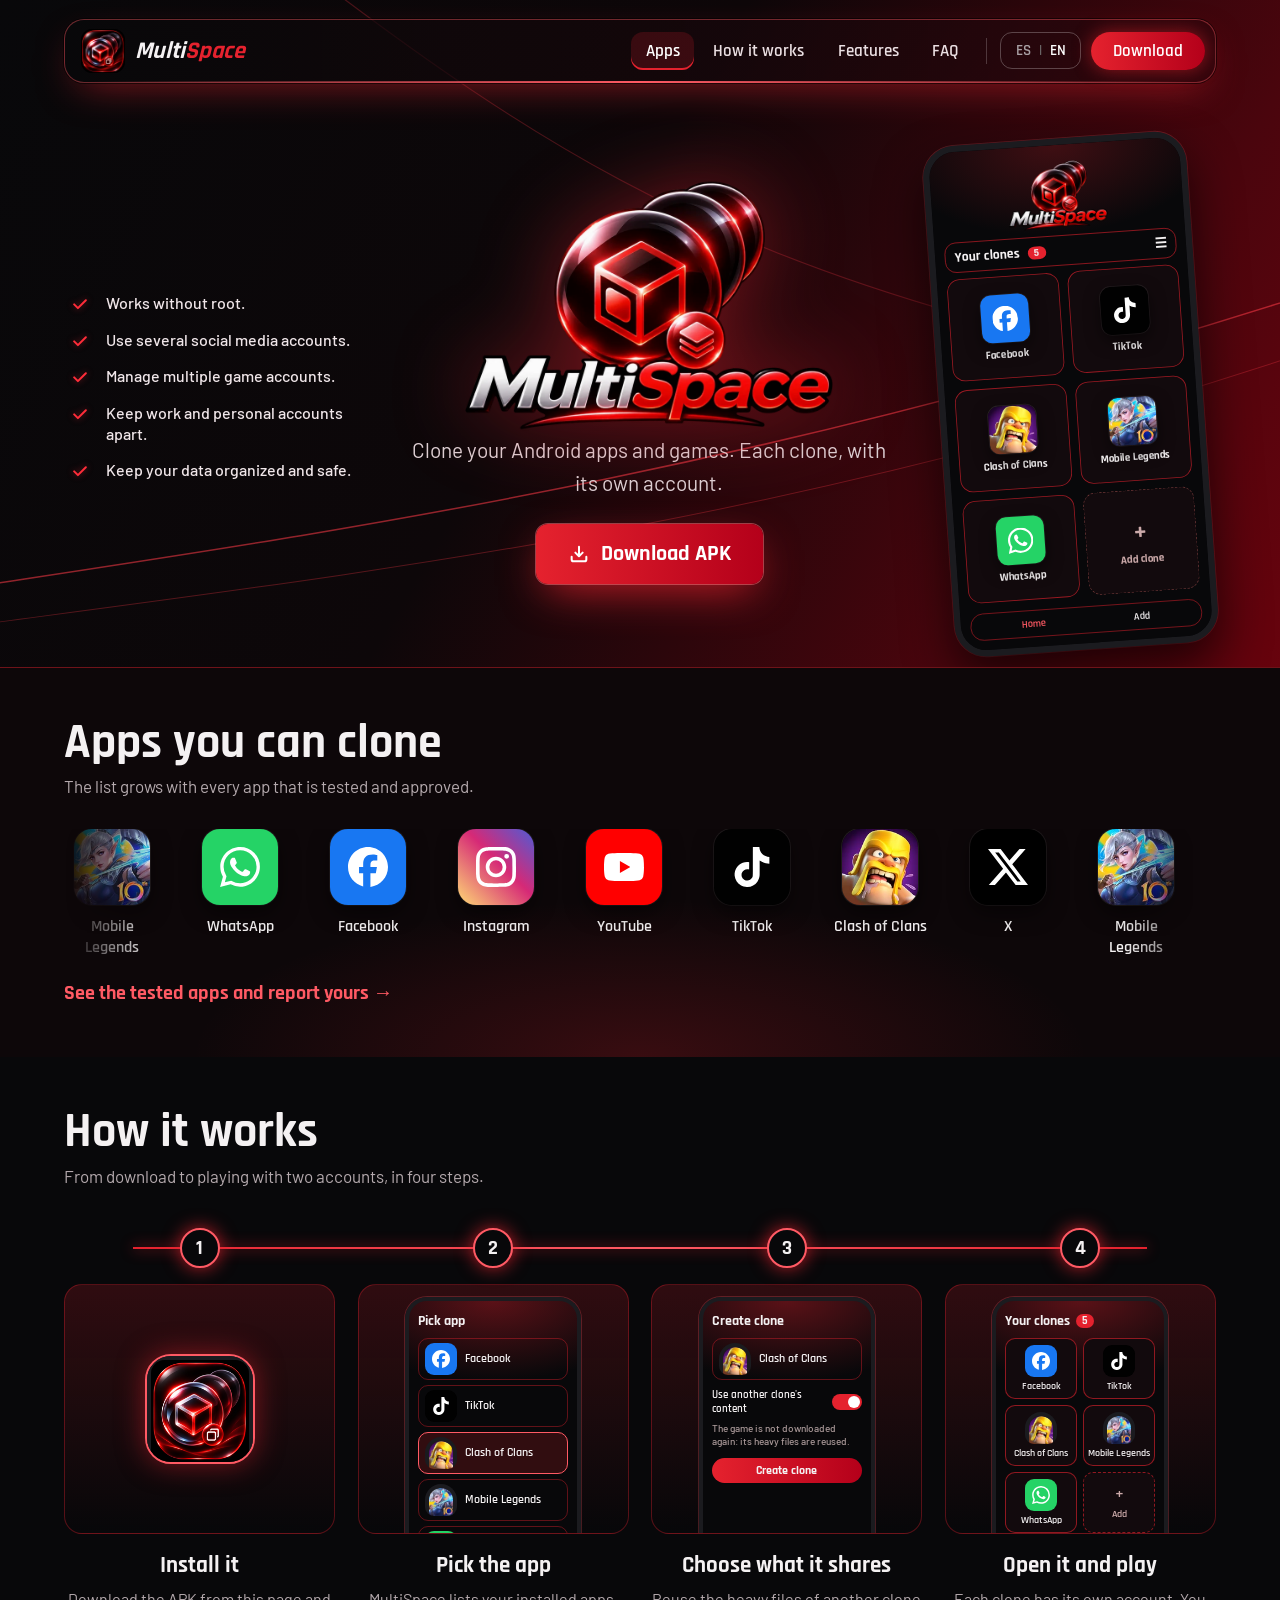
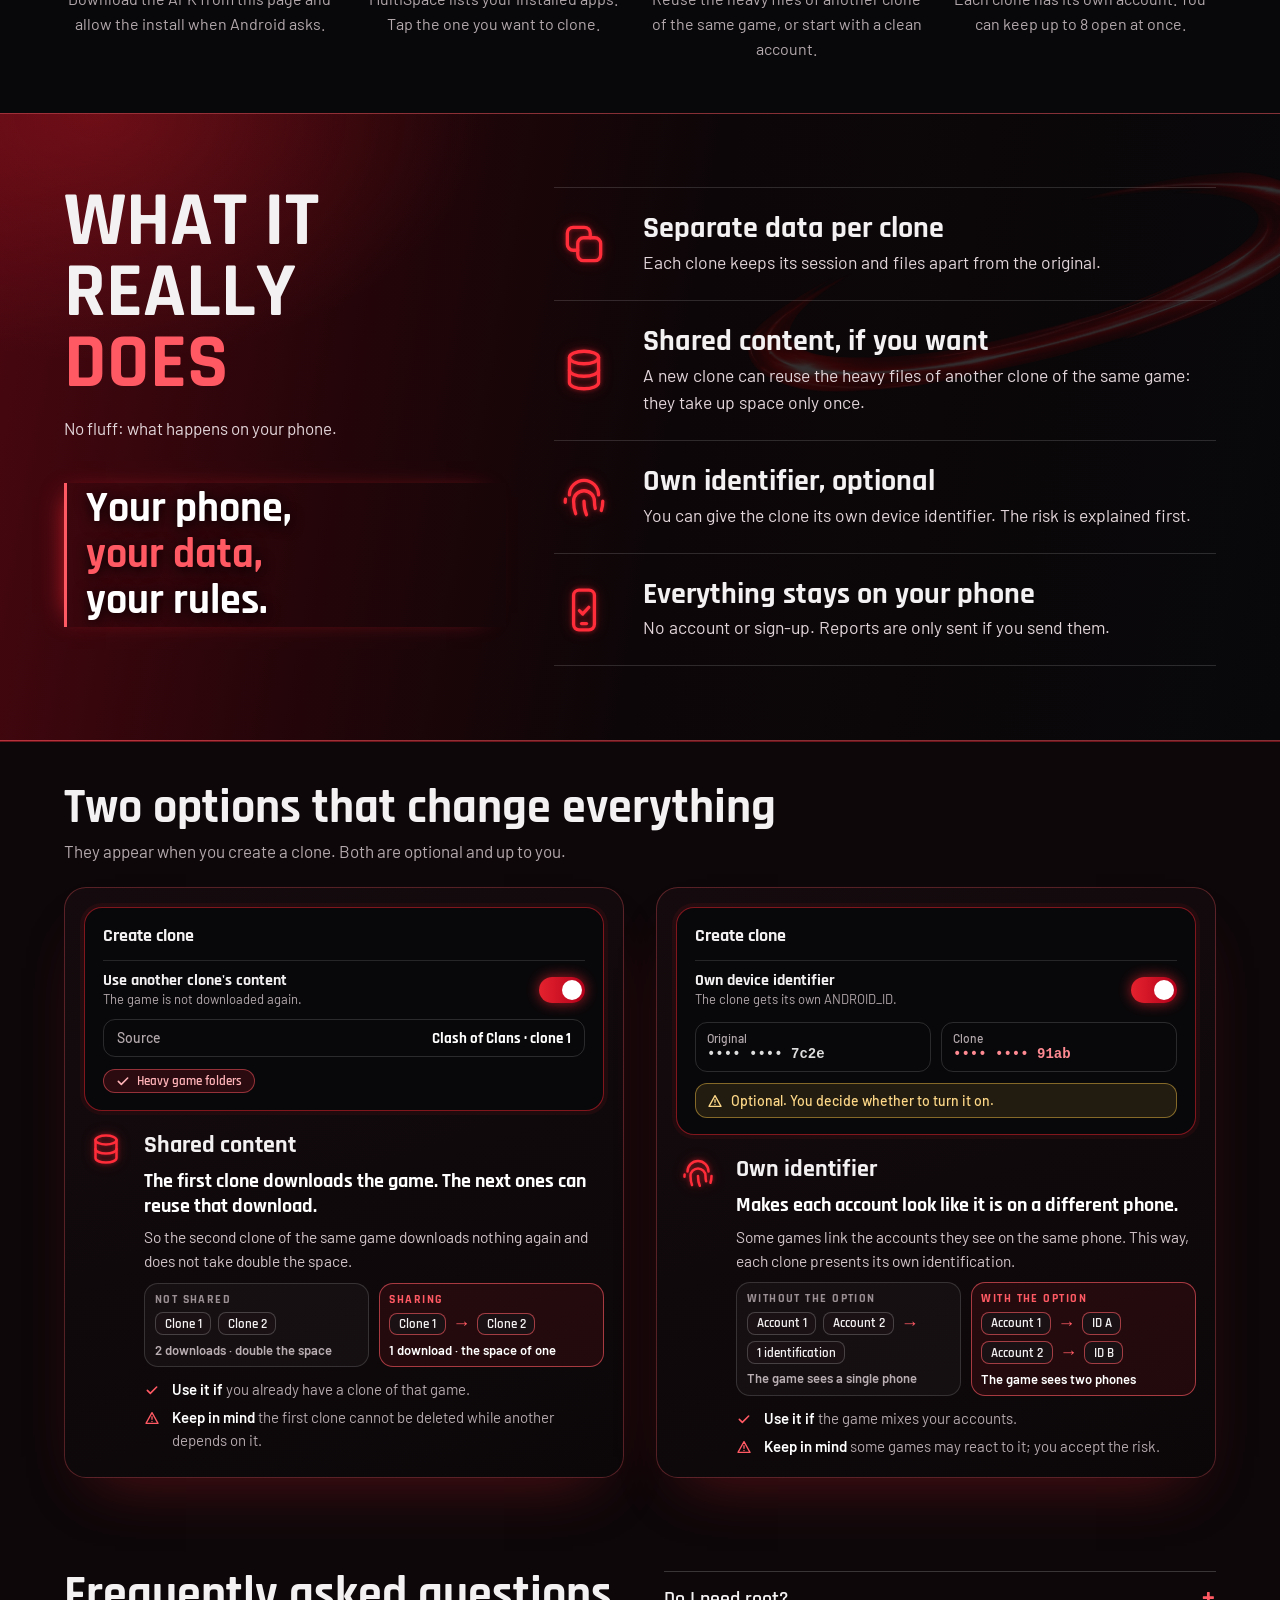
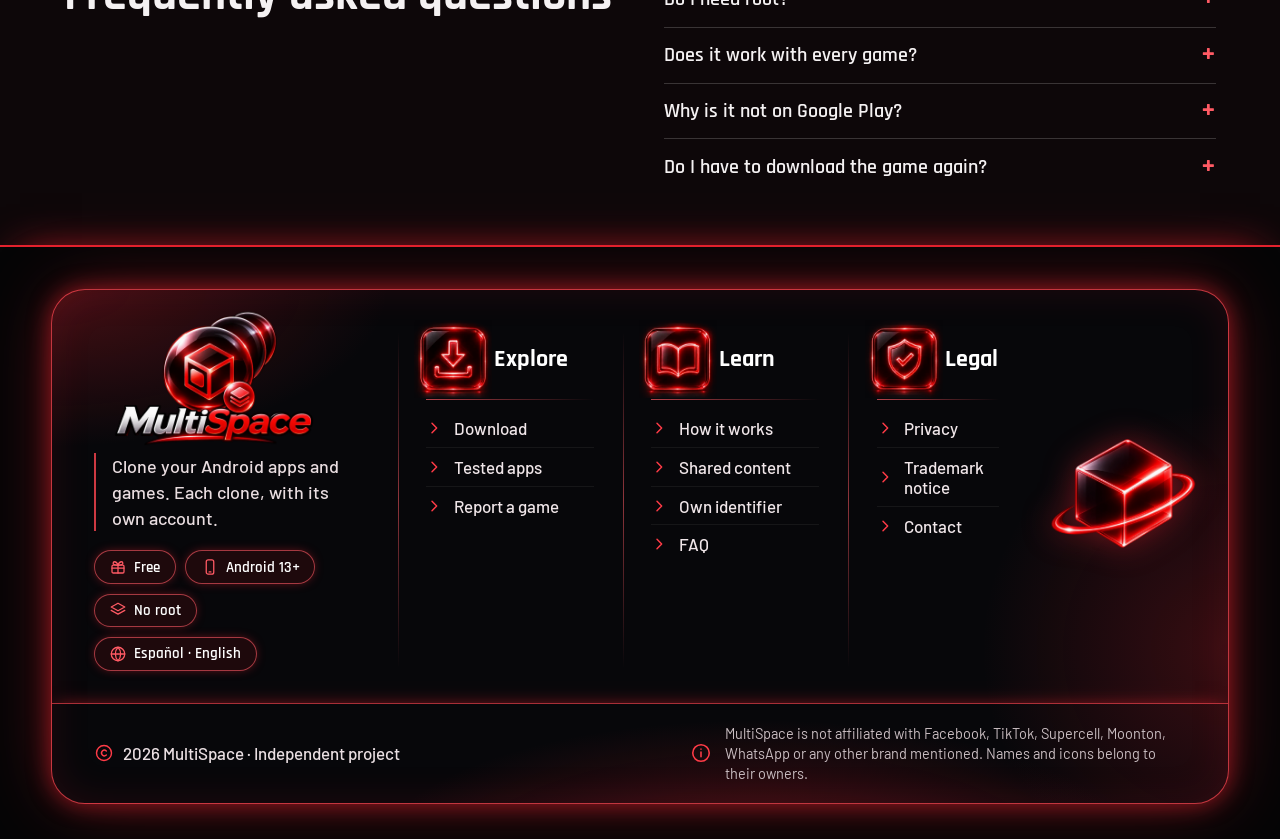
==== commit 1946eecd: "Activa GoatCounter Site code "multispace", dado por el usuario. Sin cookies ni aviso de consentimien" ====
--- a/en/index.html
+++ b/en/index.html
@@ -5,9 +5,9 @@
 <meta name="theme-color" content="#08080a"><link rel="icon" type="image/png" sizes="32x32" href="/assets/img/icon-32.png"><link rel="apple-touch-icon" href="/assets/img/icon-180.png">
 <meta property="og:type" content="website"><meta property="og:site_name" content="MultiSpace"><meta property="og:title" content="MultiSpace: clone Android apps and games, each with its own account"><meta property="og:description" content="Clone your Android apps and games, no root. Each clone has its own account and can reuse another clone&#x27;s heavy files. Direct APK download."><meta property="og:url" content="https://multispace-app.github.io/en/"><meta property="og:locale" content="en_US"><meta property="og:image" content="https://multispace-app.github.io/assets/img/og-image.png"><meta property="og:image:width" content="1200"><meta property="og:image:height" content="630"><meta name="twitter:card" content="summary_large_image">
 <link rel="preload" href="/assets/fonts/rajdhani-latin-700-normal.woff2" as="font" type="font/woff2" crossorigin><link rel="preload" href="/assets/fonts/barlow-latin-400-normal.woff2" as="font" type="font/woff2" crossorigin>
-<link rel="stylesheet" href="/assets/css/site.css"><link rel="stylesheet" href="/assets/css/pages.css"></head>
+<link rel="stylesheet" href="/assets/css/site.css?v=950337dd"><link rel="stylesheet" href="/assets/css/pages.css?v=90584d9a"><script data-goatcounter="https://multispace.goatcounter.com/count" async src="https://gc.zgo.at/count.js"></script></head>
 <body><a class="skip" href="#main">Skip to content</a>
 <div class="hero"><header><nav class="nav" aria-label="Main"><a class="lg" href="/en/"><img src="/assets/img/icon-192.png" alt="" width="44" height="44"><span class="wm">Multi<b>Space</b></span></a><div class="r"><a class="sec" href="#apps" data-s="apps">Apps</a><a class="sec" href="#como-se-usa" data-s="como-se-usa">How it works</a><a class="sec" href="#funciones" data-s="funciones">Features</a><a class="sec" href="#preguntas" data-s="preguntas">FAQ</a><span class="sep"></span><span class="lang" role="group" aria-label="Language"><a href="/es/" hreflang="es" lang="es">ES</a><i>|</i><a href="/en/" hreflang="en" lang="en" aria-current="true">EN</a></span><a class="pillb" href="/en/download/">Download</a></div></nav></header><div class="hg"><ul class="hl"><li><svg viewBox="0 0 24 24" width="22" height="22" fill="none" stroke="currentColor" stroke-width="2.4" stroke-linecap="round" stroke-linejoin="round" aria-hidden="true" focusable="false"><path d="M5 12.5l4.5 4.5L19 7.5"/></svg><span>Works without root.</span></li><li><svg viewBox="0 0 24 24" width="22" height="22" fill="none" stroke="currentColor" stroke-width="2.4" stroke-linecap="round" stroke-linejoin="round" aria-hidden="true" focusable="false"><path d="M5 12.5l4.5 4.5L19 7.5"/></svg><span>Use several social media accounts.</span></li><li><svg viewBox="0 0 24 24" width="22" height="22" fill="none" stroke="currentColor" stroke-width="2.4" stroke-linecap="round" stroke-linejoin="round" aria-hidden="true" focusable="false"><path d="M5 12.5l4.5 4.5L19 7.5"/></svg><span>Manage multiple game accounts.</span></li><li><svg viewBox="0 0 24 24" width="22" height="22" fill="none" stroke="currentColor" stroke-width="2.4" stroke-linecap="round" stroke-linejoin="round" aria-hidden="true" focusable="false"><path d="M5 12.5l4.5 4.5L19 7.5"/></svg><span>Keep work and personal accounts apart.</span></li><li><svg viewBox="0 0 24 24" width="22" height="22" fill="none" stroke="currentColor" stroke-width="2.4" stroke-linecap="round" stroke-linejoin="round" aria-hidden="true" focusable="false"><path d="M5 12.5l4.5 4.5L19 7.5"/></svg><span>Keep your data organized and safe.</span></li></ul><div class="hc"><h1><img class="logo" src="/assets/img/logo.webp" alt="MultiSpace: clone Android apps and games" width="1200" height="600" fetchpriority="high"></h1><p class="l">Clone your Android apps and games. Each clone, with its own account.</p><a class="btn" href="/en/download/"><svg viewBox="0 0 24 24" width="22" height="22" fill="none" stroke="currentColor" stroke-width="2.2" stroke-linecap="round" stroke-linejoin="round" aria-hidden="true" focusable="false"><path d="M12 4v10"/><path d="M8 10.5l4 4 4-4"/><path d="M4 15v3a2 2 0 0 0 2 2h12a2 2 0 0 0 2-2v-3"/></svg><span>Download APK</span></a></div><div class="phones" role="img" aria-label="MultiSpace screen with five clones: Facebook, TikTok, Clash of Clans, Mobile Legends and WhatsApp"><div class="ph a" aria-hidden="true"><div class="ui"><img class="ulogo" src="/assets/img/logo.webp" alt="" width="170" height="85" loading="lazy"><div class="bar"><span>Your clones <em>5</em></span><span>☰</span></div><div class="cards"><div class="card"><div class="t fb"><i></i></div>Facebook</div><div class="card"><div class="t tk"><i></i></div>TikTok</div><div class="card"><div class="t pic2"><img src="/assets/img/ic/coc.webp" alt="" width="128" height="128" loading="lazy" decoding="async"></div>Clash of Clans</div><div class="card"><div class="t pic2"><img src="/assets/img/ic/mlbb.webp" alt="" width="128" height="128" loading="lazy" decoding="async"></div>Mobile Legends</div><div class="card"><div class="t wa"><i></i></div>WhatsApp</div><div class="card add"><div class="plus">+</div>Add clone</div></div><div class="tabs"><span class="cur">Home</span><span>Add</span></div></div></div></div></div></div>
 <main id="main" tabindex="-1"><section class="apps" id="apps" aria-labelledby="h-apps"><div class="ahead"><h2 class="h2" id="h-apps">Apps you can clone</h2><p class="sub">The list grows with every app that is tested and approved.</p></div><div class="mq"><div class="trk"><div class="it"><div class="t pic2"><img src="/assets/img/ic/mlbb.webp" alt="" width="128" height="128" loading="lazy" decoding="async"></div>Mobile Legends</div><div class="it"><div class="t wa"><i></i></div>WhatsApp</div><div class="it"><div class="t fb"><i></i></div>Facebook</div><div class="it"><div class="t ig"><i></i></div>Instagram</div><div class="it"><div class="t yt"><i></i></div>YouTube</div><div class="it"><div class="t tk"><i></i></div>TikTok</div><div class="it"><div class="t pic2"><img src="/assets/img/ic/coc.webp" alt="" width="128" height="128" loading="lazy" decoding="async"></div>Clash of Clans</div><div class="it"><div class="t xx"><i></i></div>X</div><div class="it" aria-hidden="true"><div class="t pic2"><img src="/assets/img/ic/mlbb.webp" alt="" width="128" height="128" loading="lazy" decoding="async"></div>Mobile Legends</div><div class="it" aria-hidden="true"><div class="t wa"><i></i></div>WhatsApp</div><div class="it" aria-hidden="true"><div class="t fb"><i></i></div>Facebook</div><div class="it" aria-hidden="true"><div class="t ig"><i></i></div>Instagram</div><div class="it" aria-hidden="true"><div class="t yt"><i></i></div>YouTube</div><div class="it" aria-hidden="true"><div class="t tk"><i></i></div>TikTok</div><div class="it" aria-hidden="true"><div class="t pic2"><img src="/assets/img/ic/coc.webp" alt="" width="128" height="128" loading="lazy" decoding="async"></div>Clash of Clans</div><div class="it" aria-hidden="true"><div class="t xx"><i></i></div>X</div></div></div><a class="more" href="/en/games/">See the tested apps and report yours →</a></section><section class="steps" id="como-se-usa" aria-labelledby="h-how"><h2 class="h2" id="h-how">How it works</h2><p class="sub">From download to playing with two accounts, in four steps.</p><ol class="flow"><li class="stp"><div class="dot" aria-hidden="true">1</div><div class="pic"><div class="apk"><img src="/assets/img/icon-192.png" alt="" width="110" height="110" loading="lazy"></div></div><h3>Install it</h3><p>Download the APK from this page and allow the install when Android asks.</p></li><li class="stp"><div class="dot" aria-hidden="true">2</div><div class="pic"><div class="mini" aria-hidden="true"><div class="mh">Pick app</div><div class="mrow"><div class="t fb"><i></i></div><span>Facebook</span></div><div class="mrow"><div class="t tk"><i></i></div><span>TikTok</span></div><div class="mrow sel"><div class="t pic2"><img src="/assets/img/ic/coc.webp" alt="" width="128" height="128" loading="lazy" decoding="async"></div><span>Clash of Clans</span></div><div class="mrow"><div class="t pic2"><img src="/assets/img/ic/mlbb.webp" alt="" width="128" height="128" loading="lazy" decoding="async"></div><span>Mobile Legends</span></div><div class="mrow"><div class="t wa"><i></i></div><span>WhatsApp</span></div></div></div><h3>Pick the app</h3><p>MultiSpace lists your installed apps. Tap the one you want to clone.</p></li><li class="stp"><div class="dot" aria-hidden="true">3</div><div class="pic"><div class="mini" aria-hidden="true"><div class="mh">Create clone</div><div class="mrow"><div class="t pic2"><img src="/assets/img/ic/coc.webp" alt="" width="128" height="128" loading="lazy" decoding="async"></div><span>Clash of Clans</span></div><div class="mtog"><span>Use another clone's content</span><b></b></div><div class="mnote">The game is not downloaded again: its heavy files are reused.</div><div class="mbtn">Create clone</div></div></div><h3>Choose what it shares</h3><p>Reuse the heavy files of another clone of the same game, or start with a clean account.</p></li><li class="stp"><div class="dot" aria-hidden="true">4</div><div class="pic"><div class="mini" aria-hidden="true"><div class="mh">Your clones <em>5</em></div><div class="mgrid"><div class="mc"><div class="t fb"><i></i></div><span>Facebook</span></div><div class="mc"><div class="t tk"><i></i></div><span>TikTok</span></div><div class="mc"><div class="t pic2"><img src="/assets/img/ic/coc.webp" alt="" width="128" height="128" loading="lazy" decoding="async"></div><span>Clash of Clans</span></div><div class="mc"><div class="t pic2"><img src="/assets/img/ic/mlbb.webp" alt="" width="128" height="128" loading="lazy" decoding="async"></div><span>Mobile Legends</span></div><div class="mc"><div class="t wa"><i></i></div><span>WhatsApp</span></div><div class="mc add">+<span>Add</span></div></div></div></div><h3>Open it and play</h3><p>Each clone has its own account. You can keep up to 8 open at once.</p></li></ol></section><section class="real" id="funciones" aria-labelledby="h-real"><div class="rg"><div><h2 class="h2" id="h-real">What it really<br><em>does</em></h2><p class="sub rsub">No fluff: what happens on your phone.</p><div class="rside"><p>Your phone,<br><b>your data,</b><br>your rules.</p></div></div><dl class="defs"><div><b class="ic"><svg viewBox="0 0 24 24" width="26" height="26" fill="none" stroke="currentColor" stroke-width="1.8" stroke-linecap="round" stroke-linejoin="round" aria-hidden="true" focusable="false"><rect x="9" y="9" width="11" height="11" rx="2.8"/><path d="M15 9V6.8A2.8 2.8 0 0 0 12.2 4H6.8A2.8 2.8 0 0 0 4 6.8v5.4A2.8 2.8 0 0 0 6.8 15H9"/></svg></b><dt>Separate data per clone</dt><dd>Each clone keeps its session and files apart from the original.</dd></div><div><b class="ic"><svg viewBox="0 0 24 24" width="26" height="26" fill="none" stroke="currentColor" stroke-width="1.8" stroke-linecap="round" stroke-linejoin="round" aria-hidden="true" focusable="false"><ellipse cx="12" cy="6" rx="7" ry="3"/><path d="M5 6v6c0 1.7 3.1 3 7 3s7-1.3 7-3V6"/><path d="M5 12v6c0 1.7 3.1 3 7 3s7-1.3 7-3v-6"/></svg></b><dt>Shared content, if you want</dt><dd>A new clone can reuse the heavy files of another clone of the same game: they take up space only once.</dd></div><div><b class="ic"><svg viewBox="0 0 24 24" width="26" height="26" fill="none" stroke="currentColor" stroke-width="1.8" stroke-linecap="round" stroke-linejoin="round" aria-hidden="true" focusable="false"><path d="M5 11a7 7 0 0 1 14 0"/><path d="M8 20c-.8-2-1-4-1-6a5 5 0 0 1 10 0c0 1.2.1 2.4.4 3.5"/><path d="M12 14c0 2.5.3 4.5 1.2 6.5"/><path d="M3 14.5c0-.5 0-1 .1-1.5"/><path d="M21 14c0 1.5-.2 3-.7 4.5"/></svg></b><dt>Own identifier, optional</dt><dd>You can give the clone its own device identifier. The risk is explained first.</dd></div><div><b class="ic"><svg viewBox="0 0 24 24" width="26" height="26" fill="none" stroke="currentColor" stroke-width="1.8" stroke-linecap="round" stroke-linejoin="round" aria-hidden="true" focusable="false"><rect x="7" y="2.5" width="10" height="19" rx="2.6"/><path d="M9.8 12.3l1.6 1.6 2.9-3.2"/><path d="M10.8 18.5h2.4"/></svg></b><dt>Everything stays on your phone</dt><dd>No account or sign-up. Reports are only sent if you send them.</dd></div></dl></div></section><section class="keys" aria-labelledby="h-keys"><div class="kh"><h2 class="h2" id="h-keys">Two options that change everything</h2><p class="sub">They appear when you create a clone. Both are optional and up to you.</p></div><div class="kg"><article class="kc" id="contenido-compartido"><div class="panel" aria-hidden="true"><div class="ph1">Create clone</div><div class="sw"><div><b>Use another clone's content</b><small>The game is not downloaded again.</small></div><i class="on"></i></div><div class="src"><span>Source</span><b>Clash of Clans · clone 1</b></div><div class="chips"><span><svg viewBox="0 0 24 24" width="16" height="16" fill="none" stroke="currentColor" stroke-width="2.4" stroke-linecap="round" stroke-linejoin="round" aria-hidden="true" focusable="false"><path d="M5 12.5l4.5 4.5L19 7.5"/></svg> Heavy game folders</span></div></div><div class="kt"><div class="ico"><svg viewBox="0 0 24 24" width="26" height="26" fill="none" stroke="currentColor" stroke-width="1.8" stroke-linecap="round" stroke-linejoin="round" aria-hidden="true" focusable="false"><ellipse cx="12" cy="6" rx="7" ry="3"/><path d="M5 6v6c0 1.7 3.1 3 7 3s7-1.3 7-3V6"/><path d="M5 12v6c0 1.7 3.1 3 7 3s7-1.3 7-3v-6"/></svg></div><div><h3>Shared content</h3><p class="lead">The first clone downloads the game. The next ones can reuse that download.</p><p class="ex">So the second clone of the same game downloads nothing again and does not take double the space.</p><div class="dia"><div class="dr bad"><em>Not shared</em><div class="nd"><span>Clone 1</span><span>Clone 2</span></div><b>2 downloads · double the space</b></div><div class="dr good"><em>Sharing</em><div class="nd"><span>Clone 1</span><span class="arr">→</span><span>Clone 2</span></div><b>1 download · the space of one</b></div></div><ul><li><svg viewBox="0 0 24 24" width="16" height="16" fill="none" stroke="currentColor" stroke-width="2.4" stroke-linecap="round" stroke-linejoin="round" aria-hidden="true" focusable="false"><path d="M5 12.5l4.5 4.5L19 7.5"/></svg><span><b>Use it if</b> you already have a clone of that game.</span></li><li><svg viewBox="0 0 24 24" width="16" height="16" fill="none" stroke="currentColor" stroke-width="2" stroke-linecap="round" stroke-linejoin="round" aria-hidden="true" focusable="false"><path d="M12 4l9 16H3z"/><path d="M12 10v4M12 17.2v.1"/></svg><span><b>Keep in mind</b> the first clone cannot be deleted while another depends on it.</span></li></ul></div></div></article><article class="kc" id="identificador-propio"><div class="panel" aria-hidden="true"><div class="ph1">Create clone</div><div class="sw"><div><b>Own device identifier</b><small>The clone gets its own ANDROID_ID.</small></div><i class="on"></i></div><div class="ids"><div><span>Original</span><code>•••• •••• 7c2e</code></div><div><span>Clone</span><code class="new">•••• •••• 91ab</code></div></div><div class="amber"><svg viewBox="0 0 24 24" width="16" height="16" fill="none" stroke="currentColor" stroke-width="2" stroke-linecap="round" stroke-linejoin="round" aria-hidden="true" focusable="false"><path d="M12 4l9 16H3z"/><path d="M12 10v4M12 17.2v.1"/></svg><span>Optional. You decide whether to turn it on.</span></div></div><div class="kt"><div class="ico"><svg viewBox="0 0 24 24" width="26" height="26" fill="none" stroke="currentColor" stroke-width="1.8" stroke-linecap="round" stroke-linejoin="round" aria-hidden="true" focusable="false"><path d="M5 11a7 7 0 0 1 14 0"/><path d="M8 20c-.8-2-1-4-1-6a5 5 0 0 1 10 0c0 1.2.1 2.4.4 3.5"/><path d="M12 14c0 2.5.3 4.5 1.2 6.5"/><path d="M3 14.5c0-.5 0-1 .1-1.5"/><path d="M21 14c0 1.5-.2 3-.7 4.5"/></svg></div><div><h3>Own identifier</h3><p class="lead">Makes each account look like it is on a different phone.</p><p class="ex">Some games link the accounts they see on the same phone. This way, each clone presents its own identification.</p><div class="dia"><div class="dr bad"><em>Without the option</em><div class="nd"><span>Account 1</span><span>Account 2</span><span class="arr">→</span><span>1 identification</span></div><b>The game sees a single phone</b></div><div class="dr good"><em>With the option</em><div class="nd"><span>Account 1</span><span class="arr">→</span><span>ID A</span><span>Account 2</span><span class="arr">→</span><span>ID B</span></div><b>The game sees two phones</b></div></div><ul><li><svg viewBox="0 0 24 24" width="16" height="16" fill="none" stroke="currentColor" stroke-width="2.4" stroke-linecap="round" stroke-linejoin="round" aria-hidden="true" focusable="false"><path d="M5 12.5l4.5 4.5L19 7.5"/></svg><span><b>Use it if</b> the game mixes your accounts.</span></li><li><svg viewBox="0 0 24 24" width="16" height="16" fill="none" stroke="currentColor" stroke-width="2" stroke-linecap="round" stroke-linejoin="round" aria-hidden="true" focusable="false"><path d="M12 4l9 16H3z"/><path d="M12 10v4M12 17.2v.1"/></svg><span><b>Keep in mind</b> some games may react to it; you accept the risk.</span></li></ul></div></div></article></div></section><section class="faq" id="preguntas" aria-labelledby="h-faq"><div class="fg"><div><h2 class="h2" id="h-faq">Frequently asked questions</h2></div><div><details><summary>Do I need root?</summary><p>No.</p></details><details><summary>Does it work with every game?</summary><p>No. Some games reject clones. See the tested apps in the list.</p></details><details><summary>Why is it not on Google Play?</summary><p>You download it straight from this page; compare the SHA-256 fingerprint.</p></details><details><summary>Do I have to download the game again?</summary><p>The first clone does download everything. The next ones of the same game can reuse that download.</p></details></div></div></section></main>
 <footer class="ft2"><div class="fcap"><div class="fmain"><div class="fbr"><img src="/assets/img/logo.webp" alt="MultiSpace" width="280" height="140" loading="lazy"><p>Clone your Android apps and games. Each clone, with its own account.</p><div class="fchip"><span><svg viewBox="0 0 24 24" width="18" height="18" fill="none" stroke="currentColor" stroke-width="1.7" stroke-linecap="round" stroke-linejoin="round" aria-hidden="true" focusable="false"><rect x="4" y="9.5" width="16" height="10.5" rx="1.6"/><path d="M4 13.5h16"/><path d="M12 9.5v10.5"/><path d="M12 9.5c-1-3-3-4.5-4.5-4.5A2 2 0 0 0 5.5 7c0 1.6 2 2.5 6.5 2.5z"/><path d="M12 9.5c1-3 3-4.5 4.5-4.5A2 2 0 0 1 18.5 7c0 1.6-2 2.5-6.5 2.5z"/></svg> Free</span><span><svg viewBox="0 0 24 24" width="18" height="18" fill="none" stroke="currentColor" stroke-width="1.7" stroke-linecap="round" stroke-linejoin="round" aria-hidden="true" focusable="false"><rect x="7" y="2.5" width="10" height="19" rx="2.6"/><path d="M10.8 18.5h2.4"/></svg> Android 13+</span><span><svg viewBox="0 0 24 24" width="18" height="18" fill="none" stroke="currentColor" stroke-width="1.7" stroke-linecap="round" stroke-linejoin="round" aria-hidden="true" focusable="false"><path d="M12 3l9 5-9 5-9-5z"/><path d="M3 12.5l9 5 9-5"/></svg> No root</span><span><svg viewBox="0 0 24 24" width="18" height="18" fill="none" stroke="currentColor" stroke-width="1.7" stroke-linecap="round" stroke-linejoin="round" aria-hidden="true" focusable="false"><circle cx="12" cy="12" r="9"/><path d="M3 12h18"/><path d="M12 3c2.5 2.5 3.5 5.5 3.5 9s-1 6.5-3.5 9c-2.5-2.5-3.5-5.5-3.5-9s1-6.5 3.5-9z"/></svg> Español · English</span></div></div><div class="fc"><div class="fh"><span class="fi"><img src="/assets/img/ic-download.webp" alt="" width="200" height="200" loading="lazy"></span><h2>Explore</h2></div><a href="/en/download/"><svg class="chv" viewBox="0 0 24 24" width="16" height="16" fill="none" stroke="currentColor" stroke-width="2.2" stroke-linecap="round" stroke-linejoin="round" aria-hidden="true" focusable="false"><path d="M9 5l7 7-7 7"/></svg><span>Download</span></a><a href="/en/games/"><svg class="chv" viewBox="0 0 24 24" width="16" height="16" fill="none" stroke="currentColor" stroke-width="2.2" stroke-linecap="round" stroke-linejoin="round" aria-hidden="true" focusable="false"><path d="M9 5l7 7-7 7"/></svg><span>Tested apps</span></a><a href="/en/report/"><svg class="chv" viewBox="0 0 24 24" width="16" height="16" fill="none" stroke="currentColor" stroke-width="2.2" stroke-linecap="round" stroke-linejoin="round" aria-hidden="true" focusable="false"><path d="M9 5l7 7-7 7"/></svg><span>Report a game</span></a></div><div class="fc"><div class="fh"><span class="fi"><img src="/assets/img/ic-book.webp" alt="" width="200" height="200" loading="lazy"></span><h2>Learn</h2></div><a href="/en/#como-se-usa"><svg class="chv" viewBox="0 0 24 24" width="16" height="16" fill="none" stroke="currentColor" stroke-width="2.2" stroke-linecap="round" stroke-linejoin="round" aria-hidden="true" focusable="false"><path d="M9 5l7 7-7 7"/></svg><span>How it works</span></a><a href="/en/#contenido-compartido"><svg class="chv" viewBox="0 0 24 24" width="16" height="16" fill="none" stroke="currentColor" stroke-width="2.2" stroke-linecap="round" stroke-linejoin="round" aria-hidden="true" focusable="false"><path d="M9 5l7 7-7 7"/></svg><span>Shared content</span></a><a href="/en/#identificador-propio"><svg class="chv" viewBox="0 0 24 24" width="16" height="16" fill="none" stroke="currentColor" stroke-width="2.2" stroke-linecap="round" stroke-linejoin="round" aria-hidden="true" focusable="false"><path d="M9 5l7 7-7 7"/></svg><span>Own identifier</span></a><a href="/en/#preguntas"><svg class="chv" viewBox="0 0 24 24" width="16" height="16" fill="none" stroke="currentColor" stroke-width="2.2" stroke-linecap="round" stroke-linejoin="round" aria-hidden="true" focusable="false"><path d="M9 5l7 7-7 7"/></svg><span>FAQ</span></a></div><div class="fc"><div class="fh"><span class="fi"><img src="/assets/img/ic-shield.webp" alt="" width="200" height="200" loading="lazy"></span><h2>Legal</h2></div><a href="/en/privacy/"><svg class="chv" viewBox="0 0 24 24" width="16" height="16" fill="none" stroke="currentColor" stroke-width="2.2" stroke-linecap="round" stroke-linejoin="round" aria-hidden="true" focusable="false"><path d="M9 5l7 7-7 7"/></svg><span>Privacy</span></a><a href="#aviso"><svg class="chv" viewBox="0 0 24 24" width="16" height="16" fill="none" stroke="currentColor" stroke-width="2.2" stroke-linecap="round" stroke-linejoin="round" aria-hidden="true" focusable="false"><path d="M9 5l7 7-7 7"/></svg><span>Trademark notice</span></a><a href="mailto:rickyespinaldelacruz@gmail.com"><svg class="chv" viewBox="0 0 24 24" width="16" height="16" fill="none" stroke="currentColor" stroke-width="2.2" stroke-linecap="round" stroke-linejoin="round" aria-hidden="true" focusable="false"><path d="M9 5l7 7-7 7"/></svg><span>Contact</span></a></div><div class="fcube" aria-hidden="true"><img src="/assets/img/cube-ring.webp" alt="" width="160" height="146" loading="lazy"></div></div><div class="fend"><span class="cc"><svg viewBox="0 0 24 24" width="20" height="20" fill="none" stroke="currentColor" stroke-width="1.7" stroke-linecap="round" stroke-linejoin="round" aria-hidden="true" focusable="false"><circle cx="12" cy="12" r="9"/><path d="M14.8 9.5a3.4 3.4 0 1 0 0 5"/></svg><span>2026 MultiSpace · Independent project</span></span><p class="nf" id="aviso"><svg viewBox="0 0 24 24" width="22" height="22" fill="none" stroke="currentColor" stroke-width="1.7" stroke-linecap="round" stroke-linejoin="round" aria-hidden="true" focusable="false"><circle cx="12" cy="12" r="9"/><path d="M12 11v5"/><path d="M12 7.8v.1"/></svg><span>MultiSpace is not affiliated with Facebook, TikTok, Supercell, Moonton, WhatsApp or any other brand mentioned. Names and icons belong to their owners.</span></p></div></div></footer>
-<script src="/assets/js/site.js" defer></script></body></html>
+<script src="/assets/js/site.js?v=69c7dda5" defer></script></body></html>
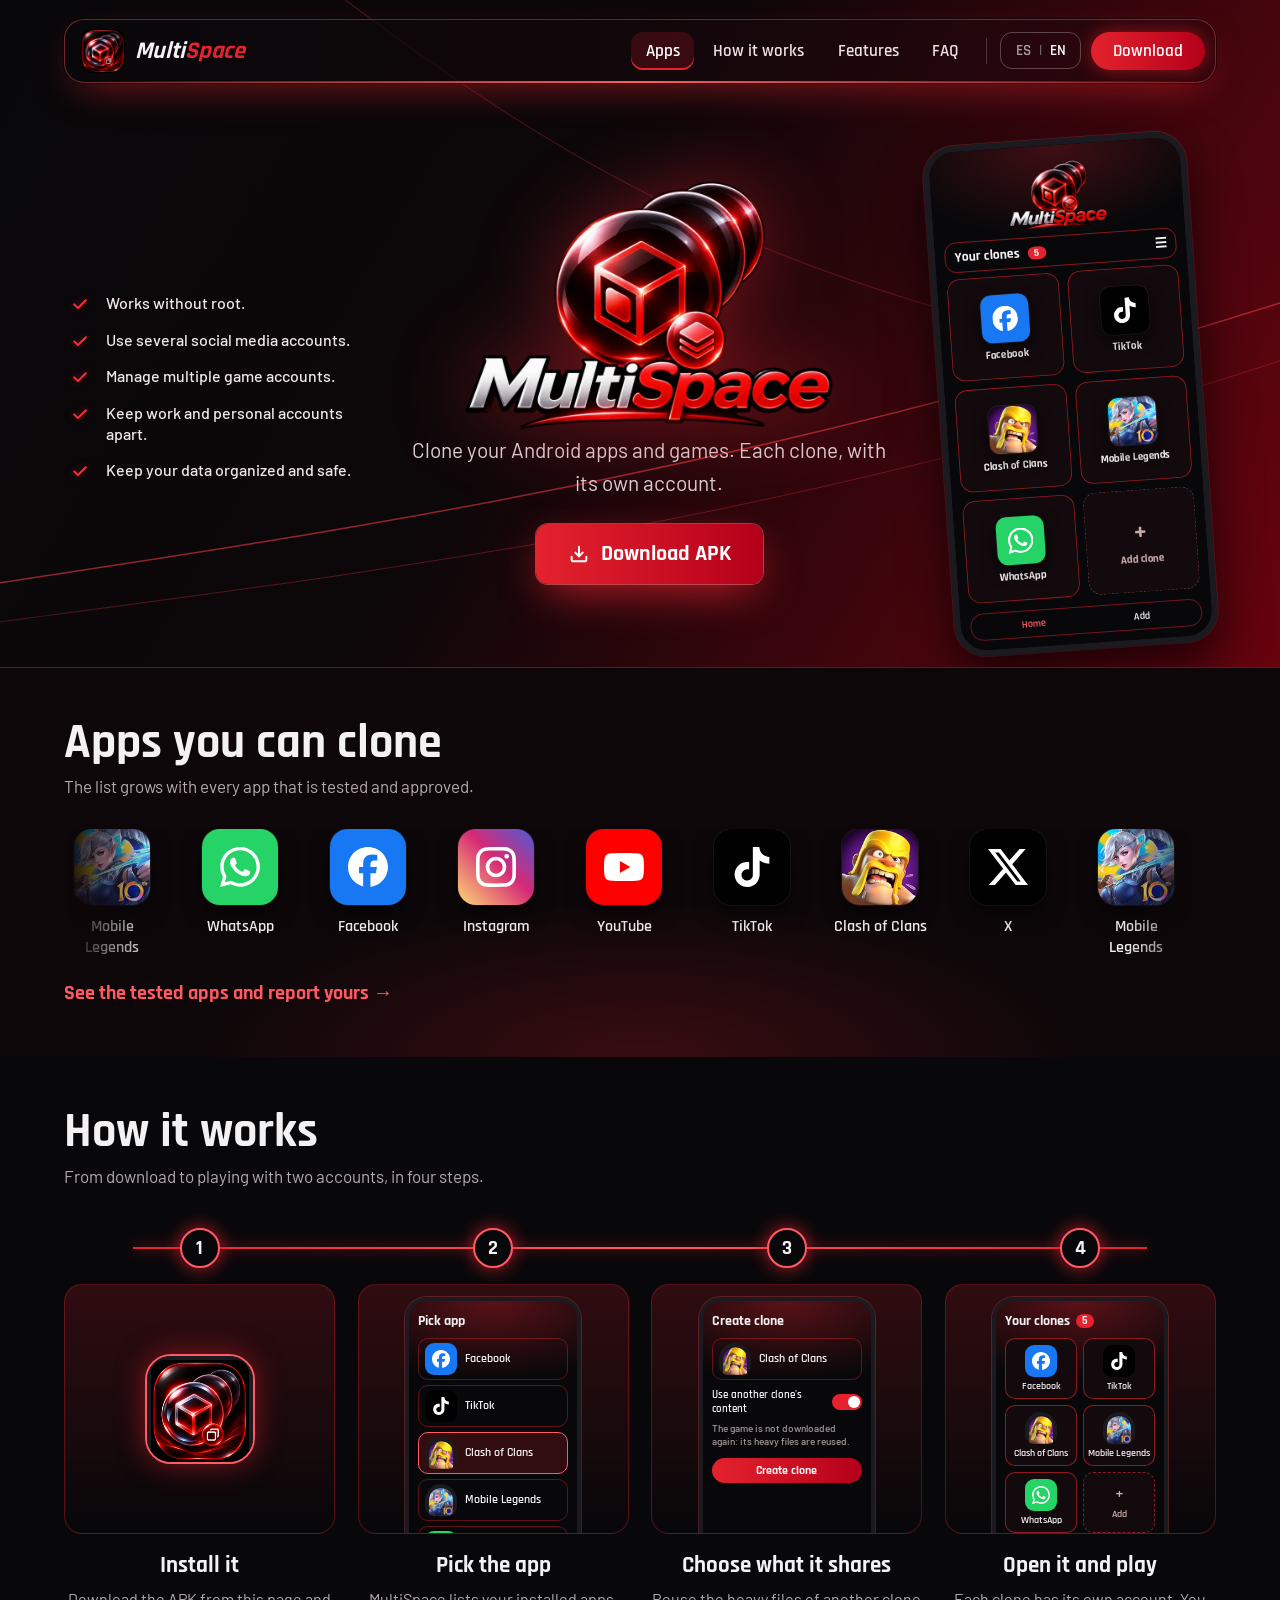
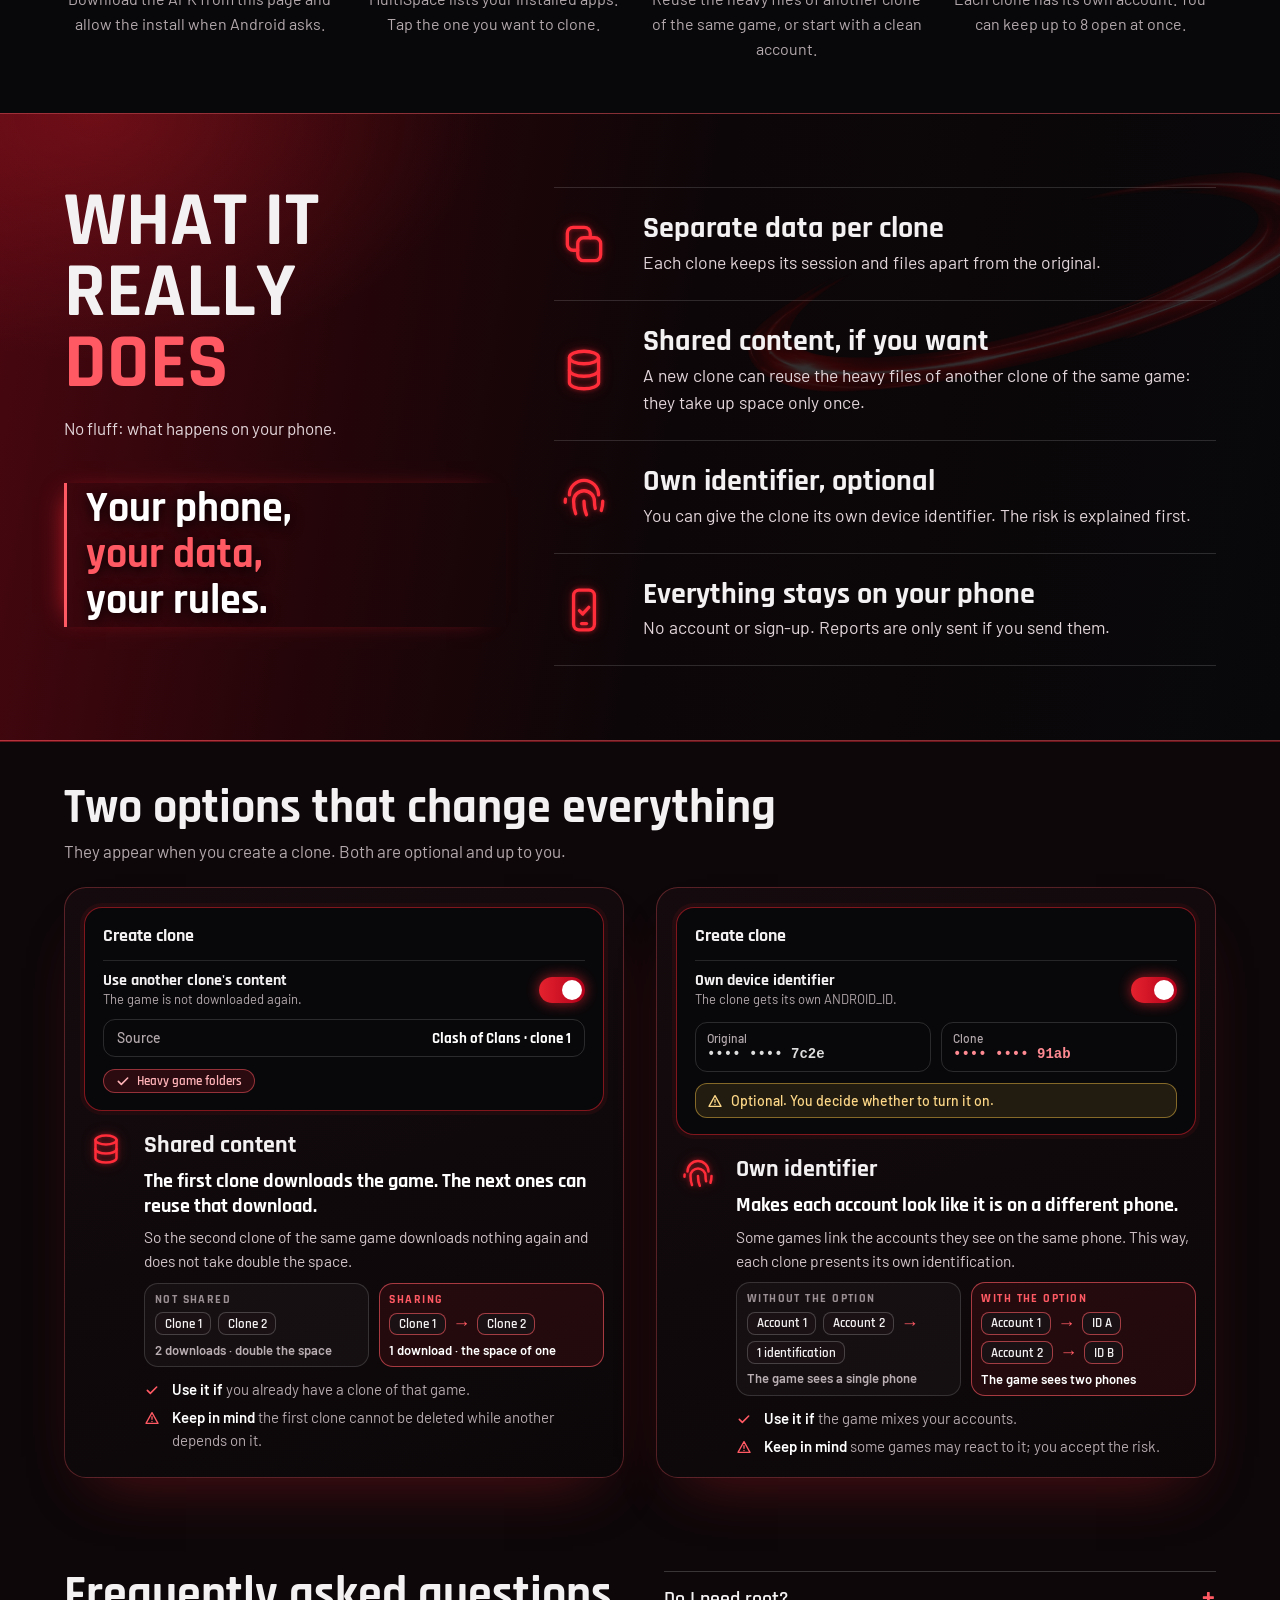
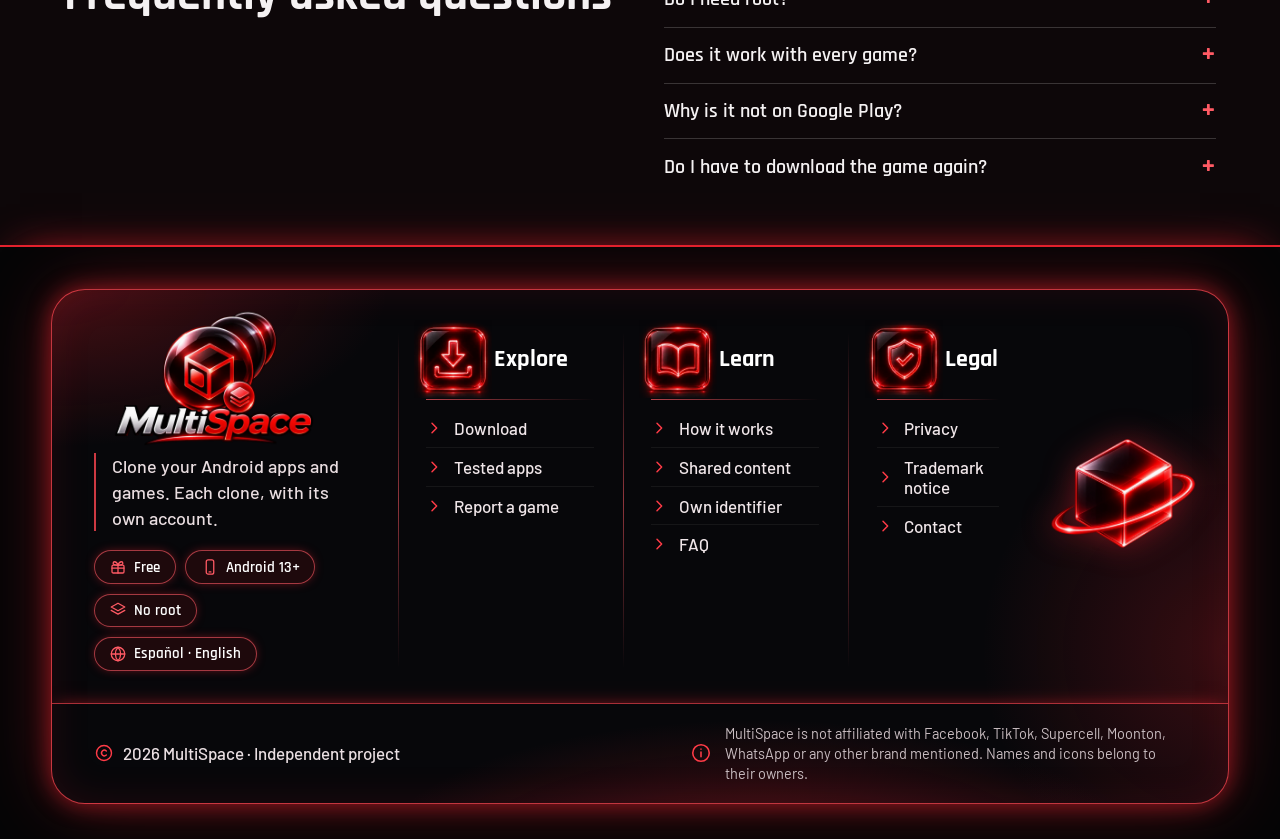
==== commit bdc6a34a: "Descarga: quita "Precio" y esconde lo técnico en un desplegable Se quita la fila "Precio" (ya lo dic" ====
--- a/en/index.html
+++ b/en/index.html
@@ -5,7 +5,7 @@
 <meta name="theme-color" content="#08080a"><link rel="icon" type="image/png" sizes="32x32" href="/assets/img/icon-32.png"><link rel="apple-touch-icon" href="/assets/img/icon-180.png">
 <meta property="og:type" content="website"><meta property="og:site_name" content="MultiSpace"><meta property="og:title" content="MultiSpace: clone Android apps and games, each with its own account"><meta property="og:description" content="Clone your Android apps and games, no root. Each clone has its own account and can reuse another clone&#x27;s heavy files. Direct APK download."><meta property="og:url" content="https://multispace-app.github.io/en/"><meta property="og:locale" content="en_US"><meta property="og:image" content="https://multispace-app.github.io/assets/img/og-image.png"><meta property="og:image:width" content="1200"><meta property="og:image:height" content="630"><meta name="twitter:card" content="summary_large_image">
 <link rel="preload" href="/assets/fonts/rajdhani-latin-700-normal.woff2" as="font" type="font/woff2" crossorigin><link rel="preload" href="/assets/fonts/barlow-latin-400-normal.woff2" as="font" type="font/woff2" crossorigin>
-<link rel="stylesheet" href="/assets/css/site.css?v=950337dd"><link rel="stylesheet" href="/assets/css/pages.css?v=90584d9a"><script data-goatcounter="https://multispace.goatcounter.com/count" async src="https://gc.zgo.at/count.js"></script></head>
+<link rel="stylesheet" href="/assets/css/site.css?v=950337dd"><link rel="stylesheet" href="/assets/css/pages.css?v=7af1e0e8"><script data-goatcounter="https://multispace.goatcounter.com/count" async src="https://gc.zgo.at/count.js"></script></head>
 <body><a class="skip" href="#main">Skip to content</a>
 <div class="hero"><header><nav class="nav" aria-label="Main"><a class="lg" href="/en/"><img src="/assets/img/icon-192.png" alt="" width="44" height="44"><span class="wm">Multi<b>Space</b></span></a><div class="r"><a class="sec" href="#apps" data-s="apps">Apps</a><a class="sec" href="#como-se-usa" data-s="como-se-usa">How it works</a><a class="sec" href="#funciones" data-s="funciones">Features</a><a class="sec" href="#preguntas" data-s="preguntas">FAQ</a><span class="sep"></span><span class="lang" role="group" aria-label="Language"><a href="/es/" hreflang="es" lang="es">ES</a><i>|</i><a href="/en/" hreflang="en" lang="en" aria-current="true">EN</a></span><a class="pillb" href="/en/download/">Download</a></div></nav></header><div class="hg"><ul class="hl"><li><svg viewBox="0 0 24 24" width="22" height="22" fill="none" stroke="currentColor" stroke-width="2.4" stroke-linecap="round" stroke-linejoin="round" aria-hidden="true" focusable="false"><path d="M5 12.5l4.5 4.5L19 7.5"/></svg><span>Works without root.</span></li><li><svg viewBox="0 0 24 24" width="22" height="22" fill="none" stroke="currentColor" stroke-width="2.4" stroke-linecap="round" stroke-linejoin="round" aria-hidden="true" focusable="false"><path d="M5 12.5l4.5 4.5L19 7.5"/></svg><span>Use several social media accounts.</span></li><li><svg viewBox="0 0 24 24" width="22" height="22" fill="none" stroke="currentColor" stroke-width="2.4" stroke-linecap="round" stroke-linejoin="round" aria-hidden="true" focusable="false"><path d="M5 12.5l4.5 4.5L19 7.5"/></svg><span>Manage multiple game accounts.</span></li><li><svg viewBox="0 0 24 24" width="22" height="22" fill="none" stroke="currentColor" stroke-width="2.4" stroke-linecap="round" stroke-linejoin="round" aria-hidden="true" focusable="false"><path d="M5 12.5l4.5 4.5L19 7.5"/></svg><span>Keep work and personal accounts apart.</span></li><li><svg viewBox="0 0 24 24" width="22" height="22" fill="none" stroke="currentColor" stroke-width="2.4" stroke-linecap="round" stroke-linejoin="round" aria-hidden="true" focusable="false"><path d="M5 12.5l4.5 4.5L19 7.5"/></svg><span>Keep your data organized and safe.</span></li></ul><div class="hc"><h1><img class="logo" src="/assets/img/logo.webp" alt="MultiSpace: clone Android apps and games" width="1200" height="600" fetchpriority="high"></h1><p class="l">Clone your Android apps and games. Each clone, with its own account.</p><a class="btn" href="/en/download/"><svg viewBox="0 0 24 24" width="22" height="22" fill="none" stroke="currentColor" stroke-width="2.2" stroke-linecap="round" stroke-linejoin="round" aria-hidden="true" focusable="false"><path d="M12 4v10"/><path d="M8 10.5l4 4 4-4"/><path d="M4 15v3a2 2 0 0 0 2 2h12a2 2 0 0 0 2-2v-3"/></svg><span>Download APK</span></a></div><div class="phones" role="img" aria-label="MultiSpace screen with five clones: Facebook, TikTok, Clash of Clans, Mobile Legends and WhatsApp"><div class="ph a" aria-hidden="true"><div class="ui"><img class="ulogo" src="/assets/img/logo.webp" alt="" width="170" height="85" loading="lazy"><div class="bar"><span>Your clones <em>5</em></span><span>☰</span></div><div class="cards"><div class="card"><div class="t fb"><i></i></div>Facebook</div><div class="card"><div class="t tk"><i></i></div>TikTok</div><div class="card"><div class="t pic2"><img src="/assets/img/ic/coc.webp" alt="" width="128" height="128" loading="lazy" decoding="async"></div>Clash of Clans</div><div class="card"><div class="t pic2"><img src="/assets/img/ic/mlbb.webp" alt="" width="128" height="128" loading="lazy" decoding="async"></div>Mobile Legends</div><div class="card"><div class="t wa"><i></i></div>WhatsApp</div><div class="card add"><div class="plus">+</div>Add clone</div></div><div class="tabs"><span class="cur">Home</span><span>Add</span></div></div></div></div></div></div>
 <main id="main" tabindex="-1"><section class="apps" id="apps" aria-labelledby="h-apps"><div class="ahead"><h2 class="h2" id="h-apps">Apps you can clone</h2><p class="sub">The list grows with every app that is tested and approved.</p></div><div class="mq"><div class="trk"><div class="it"><div class="t pic2"><img src="/assets/img/ic/mlbb.webp" alt="" width="128" height="128" loading="lazy" decoding="async"></div>Mobile Legends</div><div class="it"><div class="t wa"><i></i></div>WhatsApp</div><div class="it"><div class="t fb"><i></i></div>Facebook</div><div class="it"><div class="t ig"><i></i></div>Instagram</div><div class="it"><div class="t yt"><i></i></div>YouTube</div><div class="it"><div class="t tk"><i></i></div>TikTok</div><div class="it"><div class="t pic2"><img src="/assets/img/ic/coc.webp" alt="" width="128" height="128" loading="lazy" decoding="async"></div>Clash of Clans</div><div class="it"><div class="t xx"><i></i></div>X</div><div class="it" aria-hidden="true"><div class="t pic2"><img src="/assets/img/ic/mlbb.webp" alt="" width="128" height="128" loading="lazy" decoding="async"></div>Mobile Legends</div><div class="it" aria-hidden="true"><div class="t wa"><i></i></div>WhatsApp</div><div class="it" aria-hidden="true"><div class="t fb"><i></i></div>Facebook</div><div class="it" aria-hidden="true"><div class="t ig"><i></i></div>Instagram</div><div class="it" aria-hidden="true"><div class="t yt"><i></i></div>YouTube</div><div class="it" aria-hidden="true"><div class="t tk"><i></i></div>TikTok</div><div class="it" aria-hidden="true"><div class="t pic2"><img src="/assets/img/ic/coc.webp" alt="" width="128" height="128" loading="lazy" decoding="async"></div>Clash of Clans</div><div class="it" aria-hidden="true"><div class="t xx"><i></i></div>X</div></div></div><a class="more" href="/en/games/">See the tested apps and report yours →</a></section><section class="steps" id="como-se-usa" aria-labelledby="h-how"><h2 class="h2" id="h-how">How it works</h2><p class="sub">From download to playing with two accounts, in four steps.</p><ol class="flow"><li class="stp"><div class="dot" aria-hidden="true">1</div><div class="pic"><div class="apk"><img src="/assets/img/icon-192.png" alt="" width="110" height="110" loading="lazy"></div></div><h3>Install it</h3><p>Download the APK from this page and allow the install when Android asks.</p></li><li class="stp"><div class="dot" aria-hidden="true">2</div><div class="pic"><div class="mini" aria-hidden="true"><div class="mh">Pick app</div><div class="mrow"><div class="t fb"><i></i></div><span>Facebook</span></div><div class="mrow"><div class="t tk"><i></i></div><span>TikTok</span></div><div class="mrow sel"><div class="t pic2"><img src="/assets/img/ic/coc.webp" alt="" width="128" height="128" loading="lazy" decoding="async"></div><span>Clash of Clans</span></div><div class="mrow"><div class="t pic2"><img src="/assets/img/ic/mlbb.webp" alt="" width="128" height="128" loading="lazy" decoding="async"></div><span>Mobile Legends</span></div><div class="mrow"><div class="t wa"><i></i></div><span>WhatsApp</span></div></div></div><h3>Pick the app</h3><p>MultiSpace lists your installed apps. Tap the one you want to clone.</p></li><li class="stp"><div class="dot" aria-hidden="true">3</div><div class="pic"><div class="mini" aria-hidden="true"><div class="mh">Create clone</div><div class="mrow"><div class="t pic2"><img src="/assets/img/ic/coc.webp" alt="" width="128" height="128" loading="lazy" decoding="async"></div><span>Clash of Clans</span></div><div class="mtog"><span>Use another clone's content</span><b></b></div><div class="mnote">The game is not downloaded again: its heavy files are reused.</div><div class="mbtn">Create clone</div></div></div><h3>Choose what it shares</h3><p>Reuse the heavy files of another clone of the same game, or start with a clean account.</p></li><li class="stp"><div class="dot" aria-hidden="true">4</div><div class="pic"><div class="mini" aria-hidden="true"><div class="mh">Your clones <em>5</em></div><div class="mgrid"><div class="mc"><div class="t fb"><i></i></div><span>Facebook</span></div><div class="mc"><div class="t tk"><i></i></div><span>TikTok</span></div><div class="mc"><div class="t pic2"><img src="/assets/img/ic/coc.webp" alt="" width="128" height="128" loading="lazy" decoding="async"></div><span>Clash of Clans</span></div><div class="mc"><div class="t pic2"><img src="/assets/img/ic/mlbb.webp" alt="" width="128" height="128" loading="lazy" decoding="async"></div><span>Mobile Legends</span></div><div class="mc"><div class="t wa"><i></i></div><span>WhatsApp</span></div><div class="mc add">+<span>Add</span></div></div></div></div><h3>Open it and play</h3><p>Each clone has its own account. You can keep up to 8 open at once.</p></li></ol></section><section class="real" id="funciones" aria-labelledby="h-real"><div class="rg"><div><h2 class="h2" id="h-real">What it really<br><em>does</em></h2><p class="sub rsub">No fluff: what happens on your phone.</p><div class="rside"><p>Your phone,<br><b>your data,</b><br>your rules.</p></div></div><dl class="defs"><div><b class="ic"><svg viewBox="0 0 24 24" width="26" height="26" fill="none" stroke="currentColor" stroke-width="1.8" stroke-linecap="round" stroke-linejoin="round" aria-hidden="true" focusable="false"><rect x="9" y="9" width="11" height="11" rx="2.8"/><path d="M15 9V6.8A2.8 2.8 0 0 0 12.2 4H6.8A2.8 2.8 0 0 0 4 6.8v5.4A2.8 2.8 0 0 0 6.8 15H9"/></svg></b><dt>Separate data per clone</dt><dd>Each clone keeps its session and files apart from the original.</dd></div><div><b class="ic"><svg viewBox="0 0 24 24" width="26" height="26" fill="none" stroke="currentColor" stroke-width="1.8" stroke-linecap="round" stroke-linejoin="round" aria-hidden="true" focusable="false"><ellipse cx="12" cy="6" rx="7" ry="3"/><path d="M5 6v6c0 1.7 3.1 3 7 3s7-1.3 7-3V6"/><path d="M5 12v6c0 1.7 3.1 3 7 3s7-1.3 7-3v-6"/></svg></b><dt>Shared content, if you want</dt><dd>A new clone can reuse the heavy files of another clone of the same game: they take up space only once.</dd></div><div><b class="ic"><svg viewBox="0 0 24 24" width="26" height="26" fill="none" stroke="currentColor" stroke-width="1.8" stroke-linecap="round" stroke-linejoin="round" aria-hidden="true" focusable="false"><path d="M5 11a7 7 0 0 1 14 0"/><path d="M8 20c-.8-2-1-4-1-6a5 5 0 0 1 10 0c0 1.2.1 2.4.4 3.5"/><path d="M12 14c0 2.5.3 4.5 1.2 6.5"/><path d="M3 14.5c0-.5 0-1 .1-1.5"/><path d="M21 14c0 1.5-.2 3-.7 4.5"/></svg></b><dt>Own identifier, optional</dt><dd>You can give the clone its own device identifier. The risk is explained first.</dd></div><div><b class="ic"><svg viewBox="0 0 24 24" width="26" height="26" fill="none" stroke="currentColor" stroke-width="1.8" stroke-linecap="round" stroke-linejoin="round" aria-hidden="true" focusable="false"><rect x="7" y="2.5" width="10" height="19" rx="2.6"/><path d="M9.8 12.3l1.6 1.6 2.9-3.2"/><path d="M10.8 18.5h2.4"/></svg></b><dt>Everything stays on your phone</dt><dd>No account or sign-up. Reports are only sent if you send them.</dd></div></dl></div></section><section class="keys" aria-labelledby="h-keys"><div class="kh"><h2 class="h2" id="h-keys">Two options that change everything</h2><p class="sub">They appear when you create a clone. Both are optional and up to you.</p></div><div class="kg"><article class="kc" id="contenido-compartido"><div class="panel" aria-hidden="true"><div class="ph1">Create clone</div><div class="sw"><div><b>Use another clone's content</b><small>The game is not downloaded again.</small></div><i class="on"></i></div><div class="src"><span>Source</span><b>Clash of Clans · clone 1</b></div><div class="chips"><span><svg viewBox="0 0 24 24" width="16" height="16" fill="none" stroke="currentColor" stroke-width="2.4" stroke-linecap="round" stroke-linejoin="round" aria-hidden="true" focusable="false"><path d="M5 12.5l4.5 4.5L19 7.5"/></svg> Heavy game folders</span></div></div><div class="kt"><div class="ico"><svg viewBox="0 0 24 24" width="26" height="26" fill="none" stroke="currentColor" stroke-width="1.8" stroke-linecap="round" stroke-linejoin="round" aria-hidden="true" focusable="false"><ellipse cx="12" cy="6" rx="7" ry="3"/><path d="M5 6v6c0 1.7 3.1 3 7 3s7-1.3 7-3V6"/><path d="M5 12v6c0 1.7 3.1 3 7 3s7-1.3 7-3v-6"/></svg></div><div><h3>Shared content</h3><p class="lead">The first clone downloads the game. The next ones can reuse that download.</p><p class="ex">So the second clone of the same game downloads nothing again and does not take double the space.</p><div class="dia"><div class="dr bad"><em>Not shared</em><div class="nd"><span>Clone 1</span><span>Clone 2</span></div><b>2 downloads · double the space</b></div><div class="dr good"><em>Sharing</em><div class="nd"><span>Clone 1</span><span class="arr">→</span><span>Clone 2</span></div><b>1 download · the space of one</b></div></div><ul><li><svg viewBox="0 0 24 24" width="16" height="16" fill="none" stroke="currentColor" stroke-width="2.4" stroke-linecap="round" stroke-linejoin="round" aria-hidden="true" focusable="false"><path d="M5 12.5l4.5 4.5L19 7.5"/></svg><span><b>Use it if</b> you already have a clone of that game.</span></li><li><svg viewBox="0 0 24 24" width="16" height="16" fill="none" stroke="currentColor" stroke-width="2" stroke-linecap="round" stroke-linejoin="round" aria-hidden="true" focusable="false"><path d="M12 4l9 16H3z"/><path d="M12 10v4M12 17.2v.1"/></svg><span><b>Keep in mind</b> the first clone cannot be deleted while another depends on it.</span></li></ul></div></div></article><article class="kc" id="identificador-propio"><div class="panel" aria-hidden="true"><div class="ph1">Create clone</div><div class="sw"><div><b>Own device identifier</b><small>The clone gets its own ANDROID_ID.</small></div><i class="on"></i></div><div class="ids"><div><span>Original</span><code>•••• •••• 7c2e</code></div><div><span>Clone</span><code class="new">•••• •••• 91ab</code></div></div><div class="amber"><svg viewBox="0 0 24 24" width="16" height="16" fill="none" stroke="currentColor" stroke-width="2" stroke-linecap="round" stroke-linejoin="round" aria-hidden="true" focusable="false"><path d="M12 4l9 16H3z"/><path d="M12 10v4M12 17.2v.1"/></svg><span>Optional. You decide whether to turn it on.</span></div></div><div class="kt"><div class="ico"><svg viewBox="0 0 24 24" width="26" height="26" fill="none" stroke="currentColor" stroke-width="1.8" stroke-linecap="round" stroke-linejoin="round" aria-hidden="true" focusable="false"><path d="M5 11a7 7 0 0 1 14 0"/><path d="M8 20c-.8-2-1-4-1-6a5 5 0 0 1 10 0c0 1.2.1 2.4.4 3.5"/><path d="M12 14c0 2.5.3 4.5 1.2 6.5"/><path d="M3 14.5c0-.5 0-1 .1-1.5"/><path d="M21 14c0 1.5-.2 3-.7 4.5"/></svg></div><div><h3>Own identifier</h3><p class="lead">Makes each account look like it is on a different phone.</p><p class="ex">Some games link the accounts they see on the same phone. This way, each clone presents its own identification.</p><div class="dia"><div class="dr bad"><em>Without the option</em><div class="nd"><span>Account 1</span><span>Account 2</span><span class="arr">→</span><span>1 identification</span></div><b>The game sees a single phone</b></div><div class="dr good"><em>With the option</em><div class="nd"><span>Account 1</span><span class="arr">→</span><span>ID A</span><span>Account 2</span><span class="arr">→</span><span>ID B</span></div><b>The game sees two phones</b></div></div><ul><li><svg viewBox="0 0 24 24" width="16" height="16" fill="none" stroke="currentColor" stroke-width="2.4" stroke-linecap="round" stroke-linejoin="round" aria-hidden="true" focusable="false"><path d="M5 12.5l4.5 4.5L19 7.5"/></svg><span><b>Use it if</b> the game mixes your accounts.</span></li><li><svg viewBox="0 0 24 24" width="16" height="16" fill="none" stroke="currentColor" stroke-width="2" stroke-linecap="round" stroke-linejoin="round" aria-hidden="true" focusable="false"><path d="M12 4l9 16H3z"/><path d="M12 10v4M12 17.2v.1"/></svg><span><b>Keep in mind</b> some games may react to it; you accept the risk.</span></li></ul></div></div></article></div></section><section class="faq" id="preguntas" aria-labelledby="h-faq"><div class="fg"><div><h2 class="h2" id="h-faq">Frequently asked questions</h2></div><div><details><summary>Do I need root?</summary><p>No.</p></details><details><summary>Does it work with every game?</summary><p>No. Some games reject clones. See the tested apps in the list.</p></details><details><summary>Why is it not on Google Play?</summary><p>You download it straight from this page; compare the SHA-256 fingerprint.</p></details><details><summary>Do I have to download the game again?</summary><p>The first clone does download everything. The next ones of the same game can reuse that download.</p></details></div></div></section></main>
--- a/assets/css/pages.css
+++ b/assets/css/pages.css
@@ -57,6 +57,11 @@
 .gc{display:flex;gap:1rem;align-items:center;border:1px solid rgba(255,90,100,.35);border-radius:18px;padding:1rem 1.2rem;background:linear-gradient(90deg,rgba(8,8,10,.9),rgba(40,6,12,.7))}
 .gc .t{width:64px;height:64px}.gc p{margin:.2rem 0 0}.gc .gt{color:#ff8a92;font:600 14px Rajdhani;letter-spacing:.06em;text-transform:uppercase;margin:0}
 .pg .btn{font-size:22px}
+.techdl{margin:-.4rem 0 1.8rem;border:1px solid rgba(255,90,100,.3);border-radius:16px;padding:.2rem 1.2rem}
+.techdl summary{cursor:pointer;padding:.9rem 0;font:600 16px Rajdhani;color:#ff8a92}
+.techdl[open] summary{border-bottom:1px solid rgba(255,255,255,.1);margin-bottom:.9rem}
+.techdl .meta{margin:0 0 .9rem;border:0;padding:0;background:none}
+.techdl p{margin:0 0 1rem;font-size:14.5px;color:#9a8f93}
 .installs{display:grid;gap:.9rem;margin:1.2rem 0 1.8rem}
 .istep{border:1px solid rgba(255,90,100,.3);border-radius:16px;padding:1rem 1.2rem;background:linear-gradient(90deg,rgba(8,8,10,.9),rgba(40,6,12,.55))}
 .istep h3{margin:0 0 .3rem}
